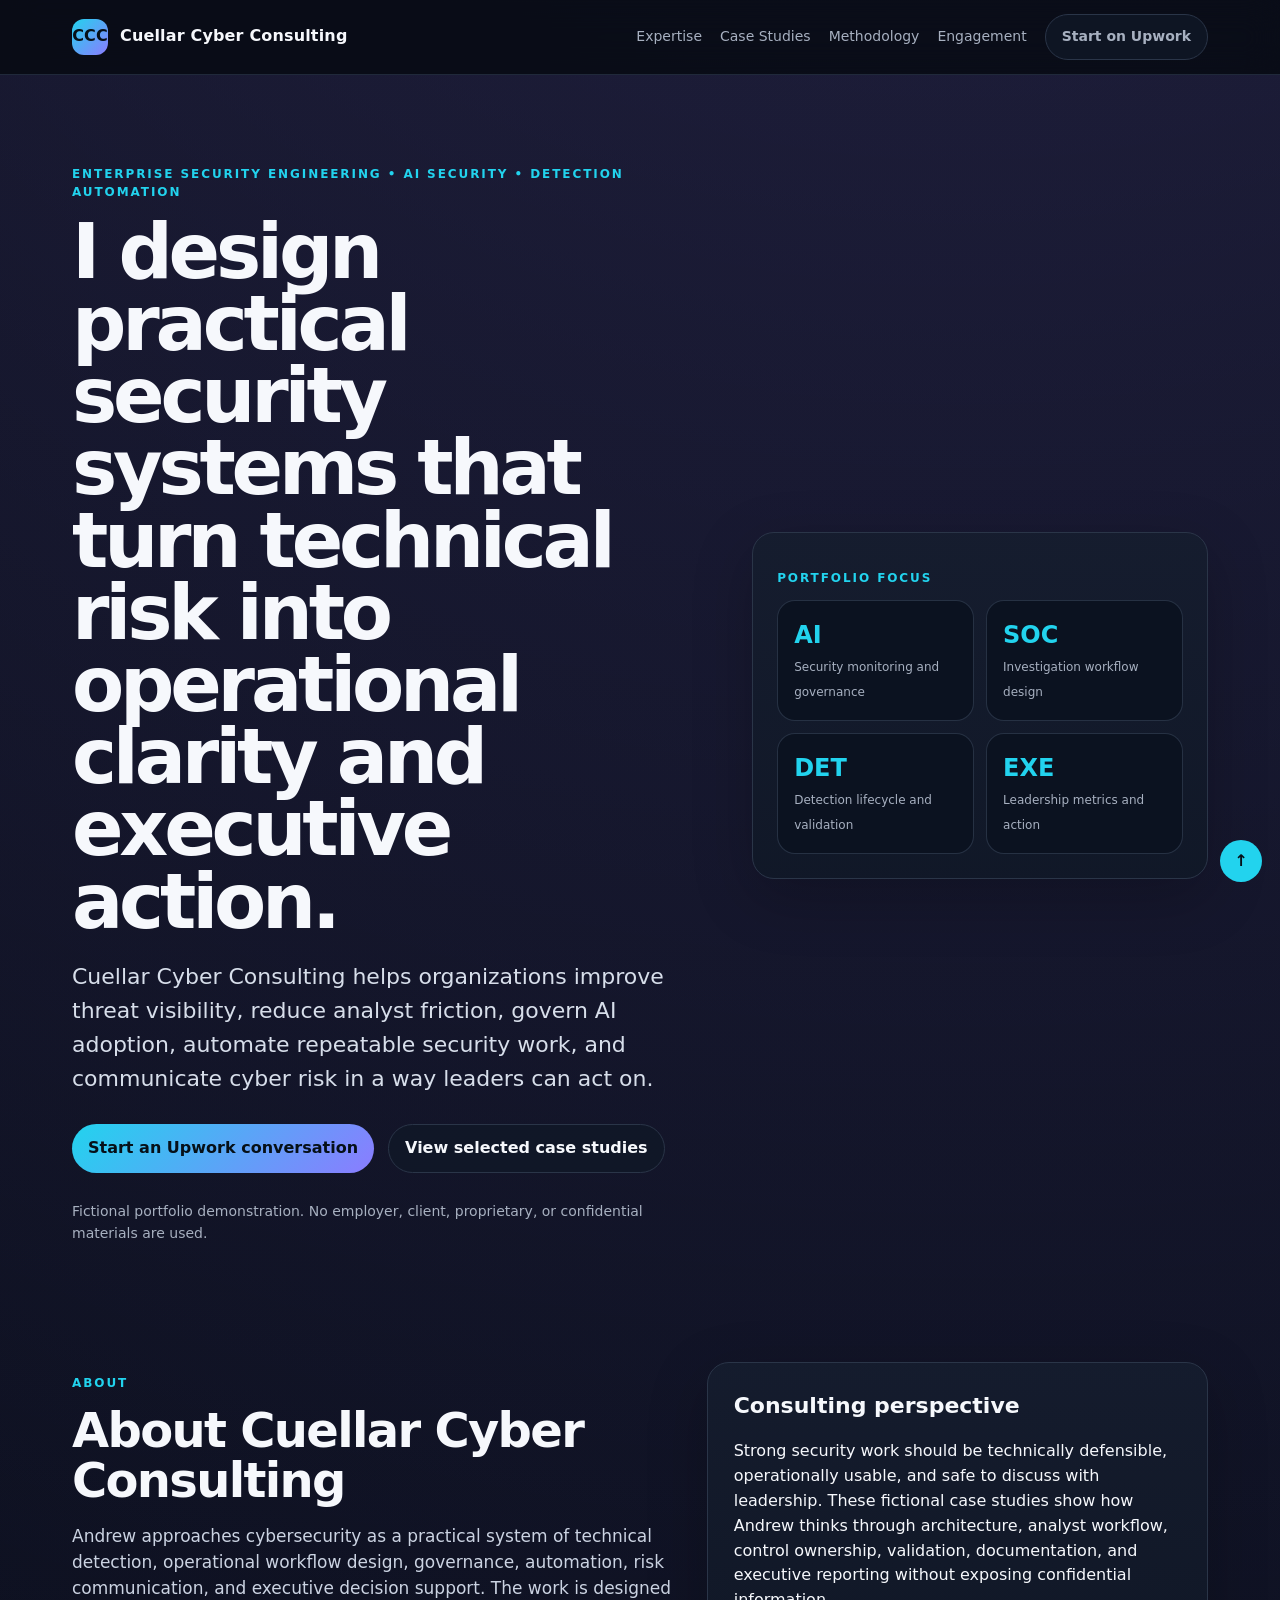
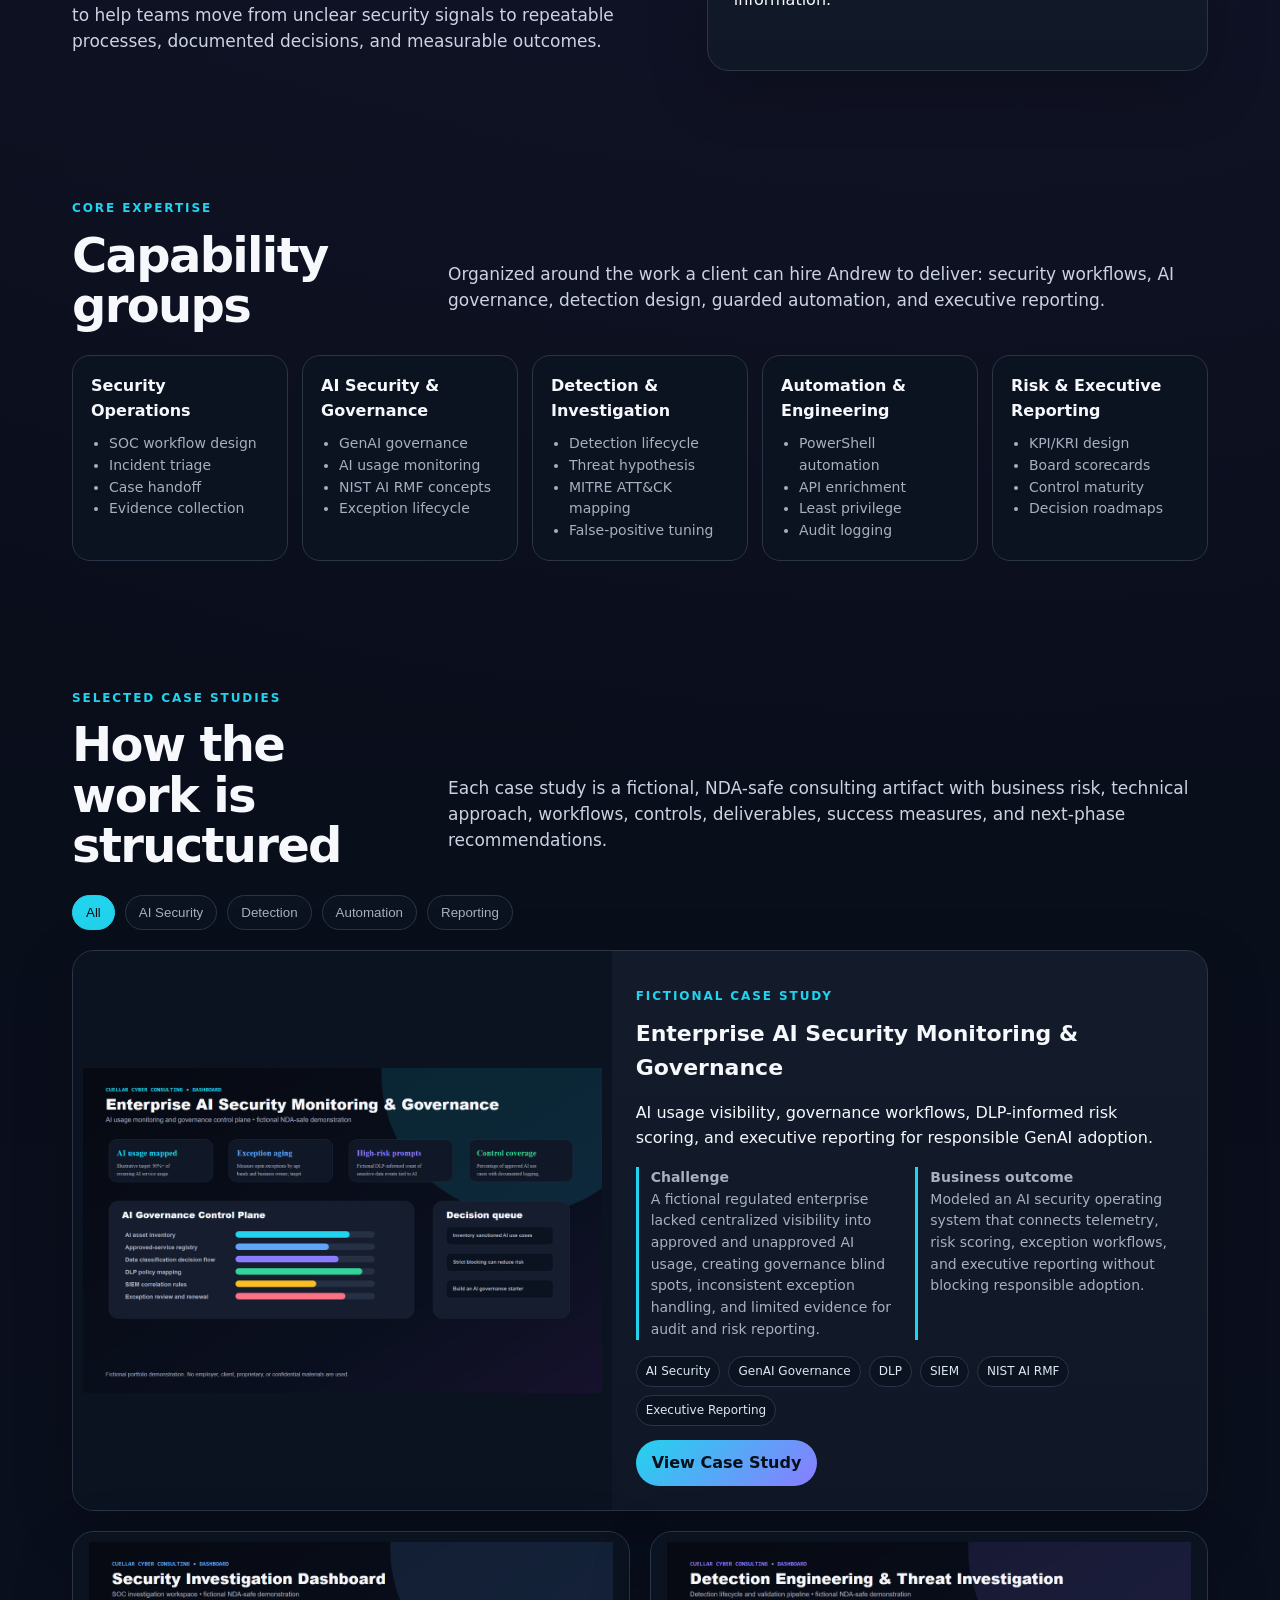
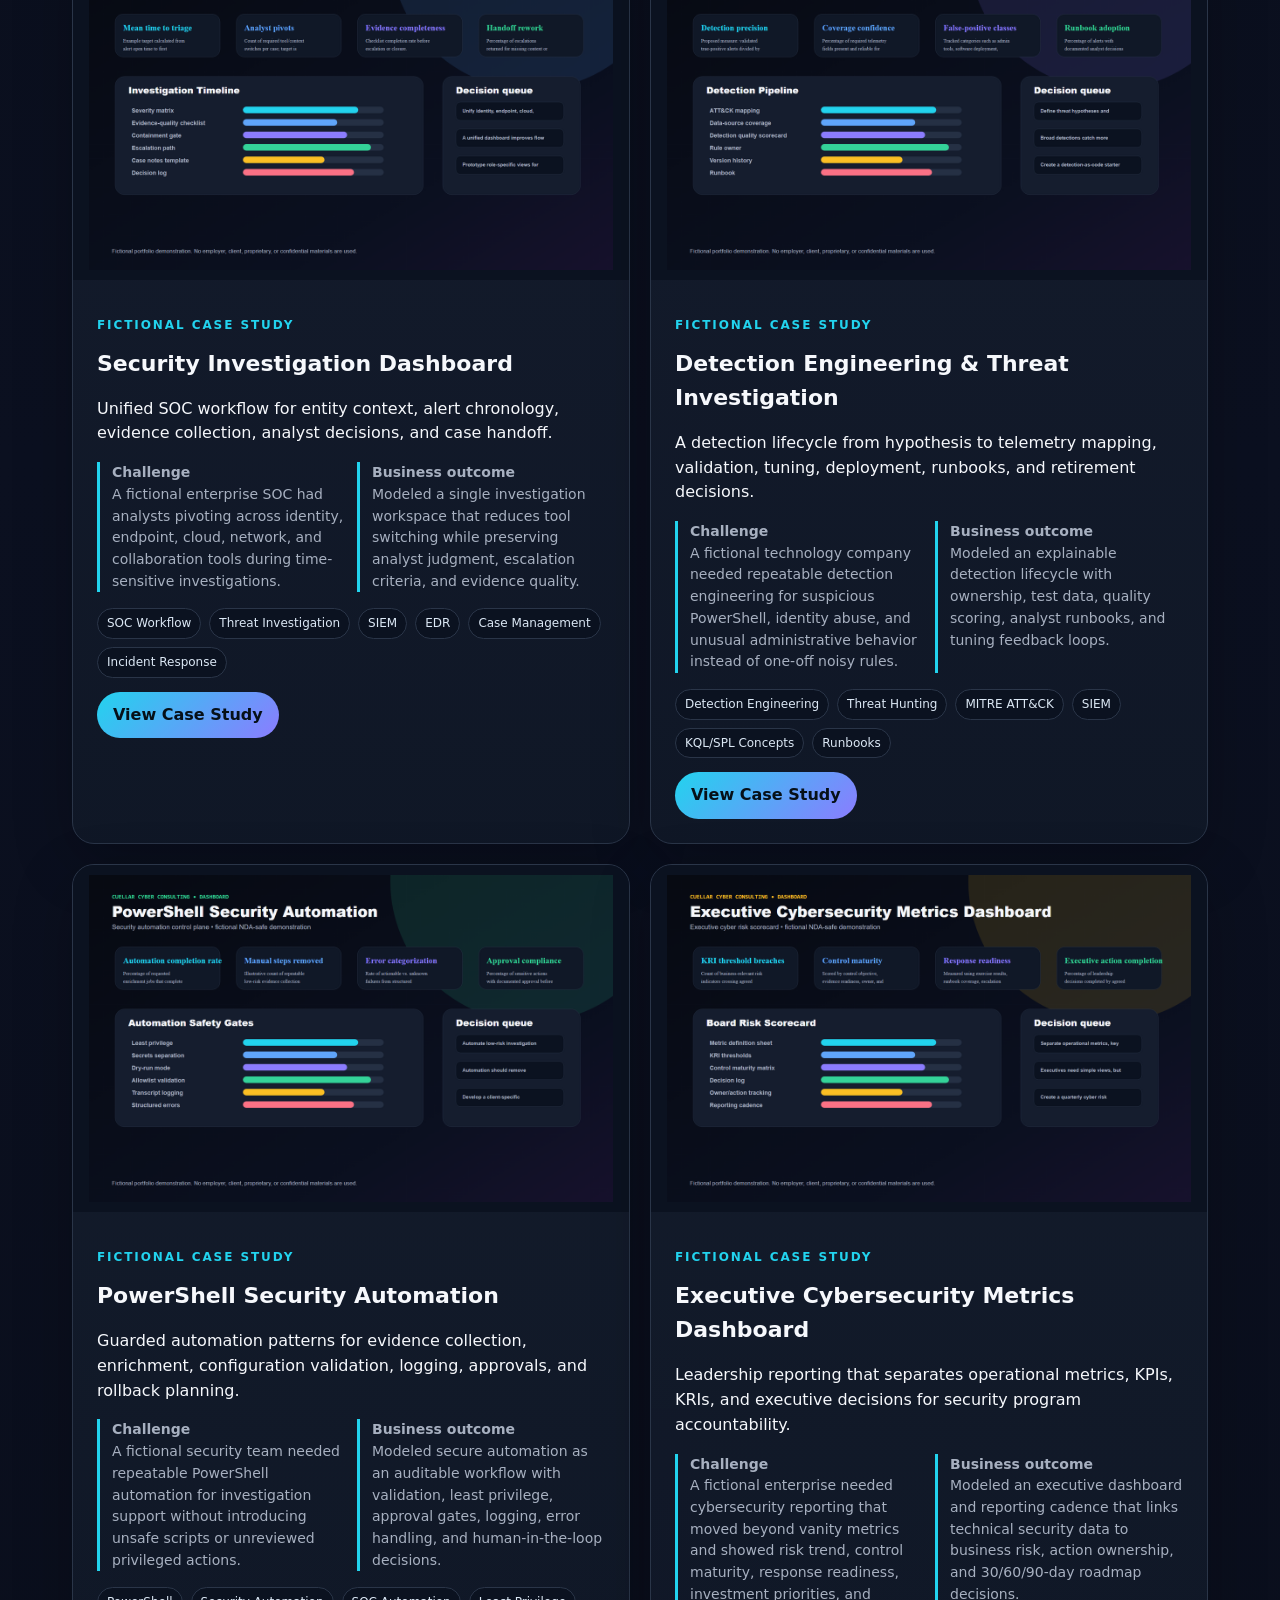
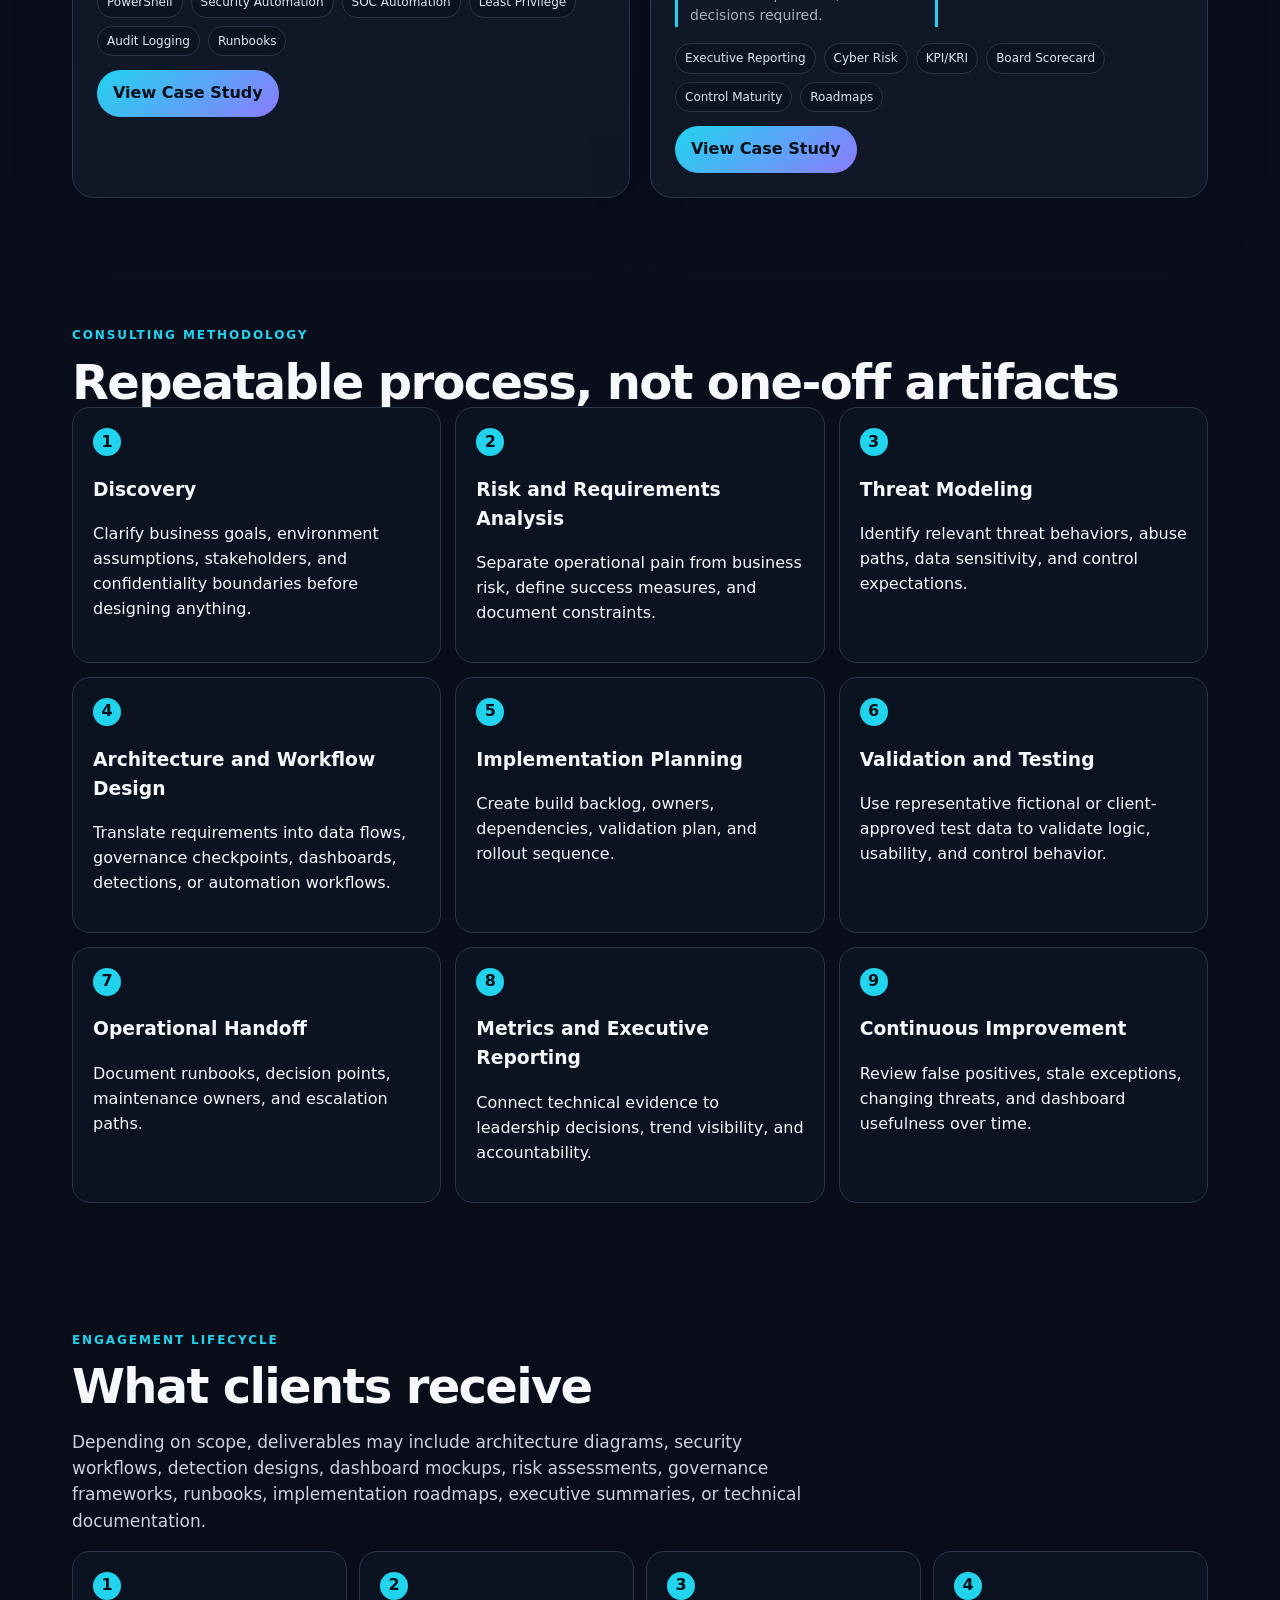
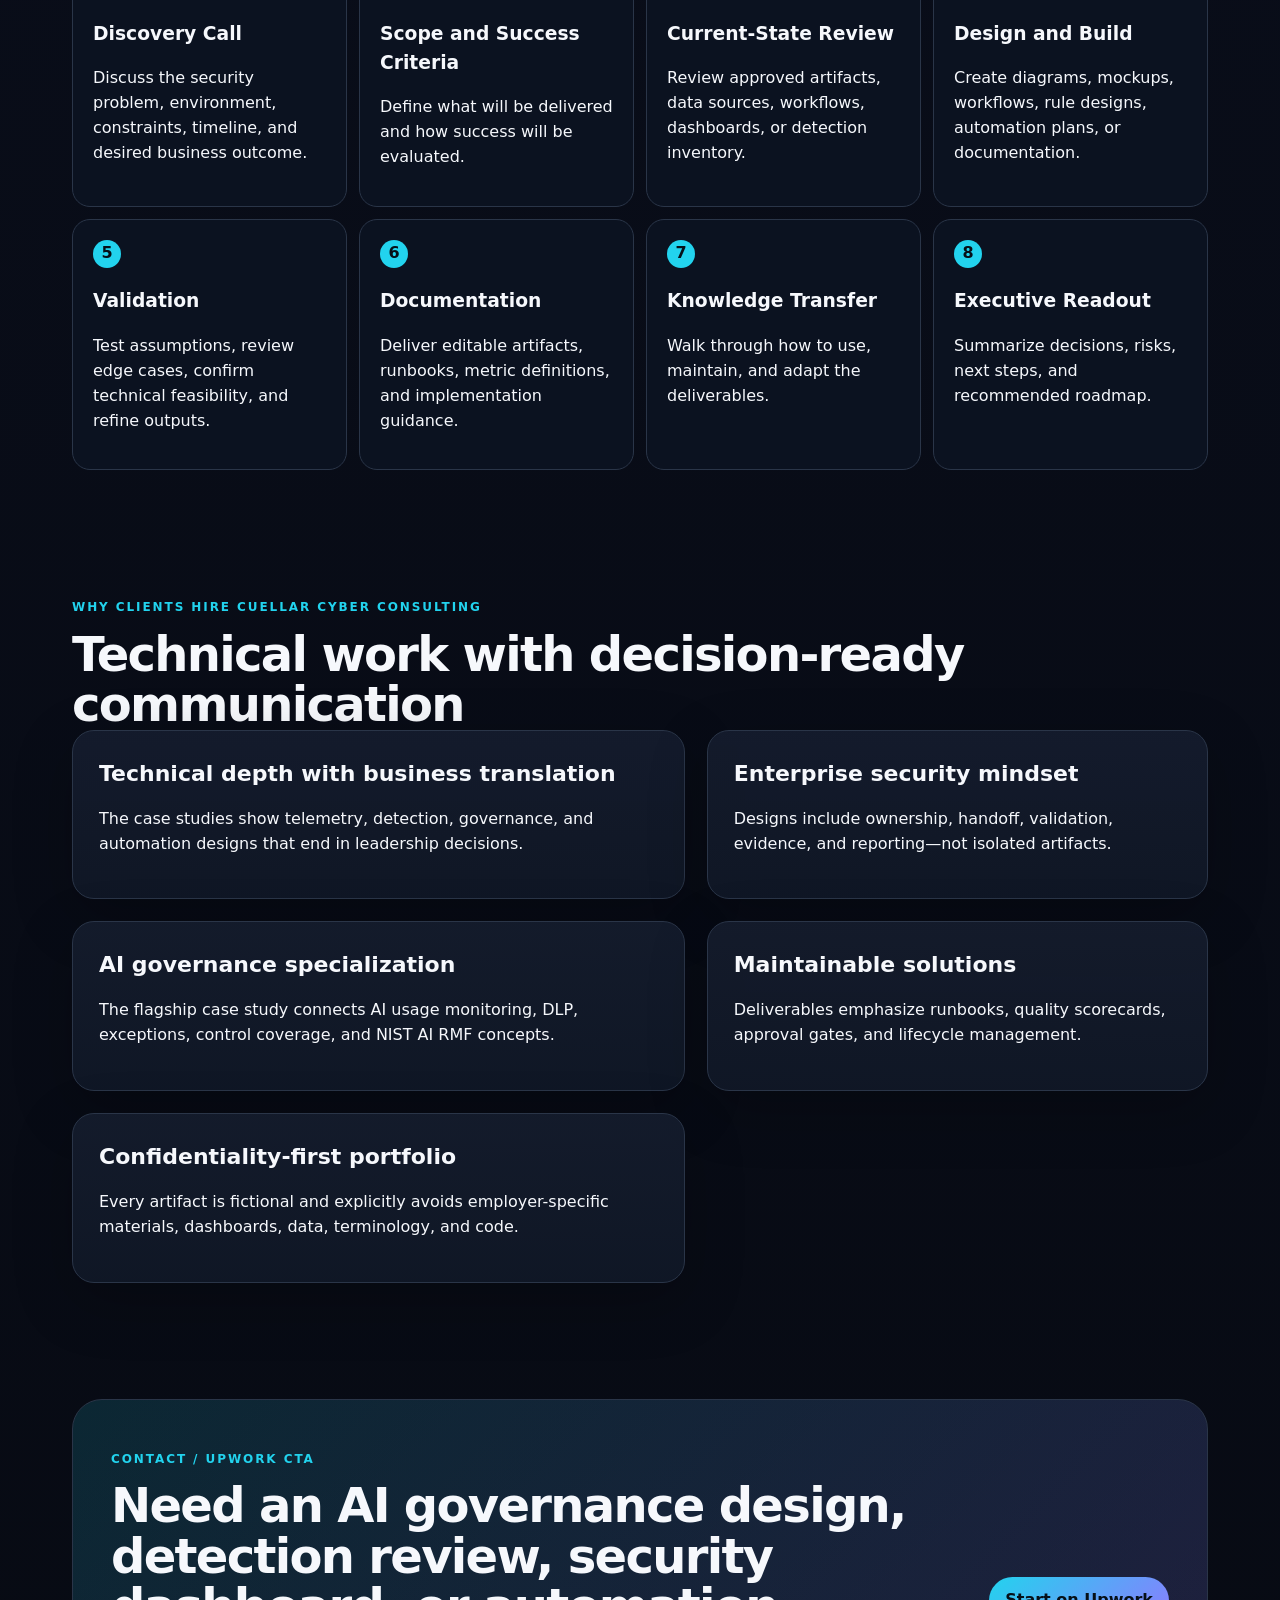
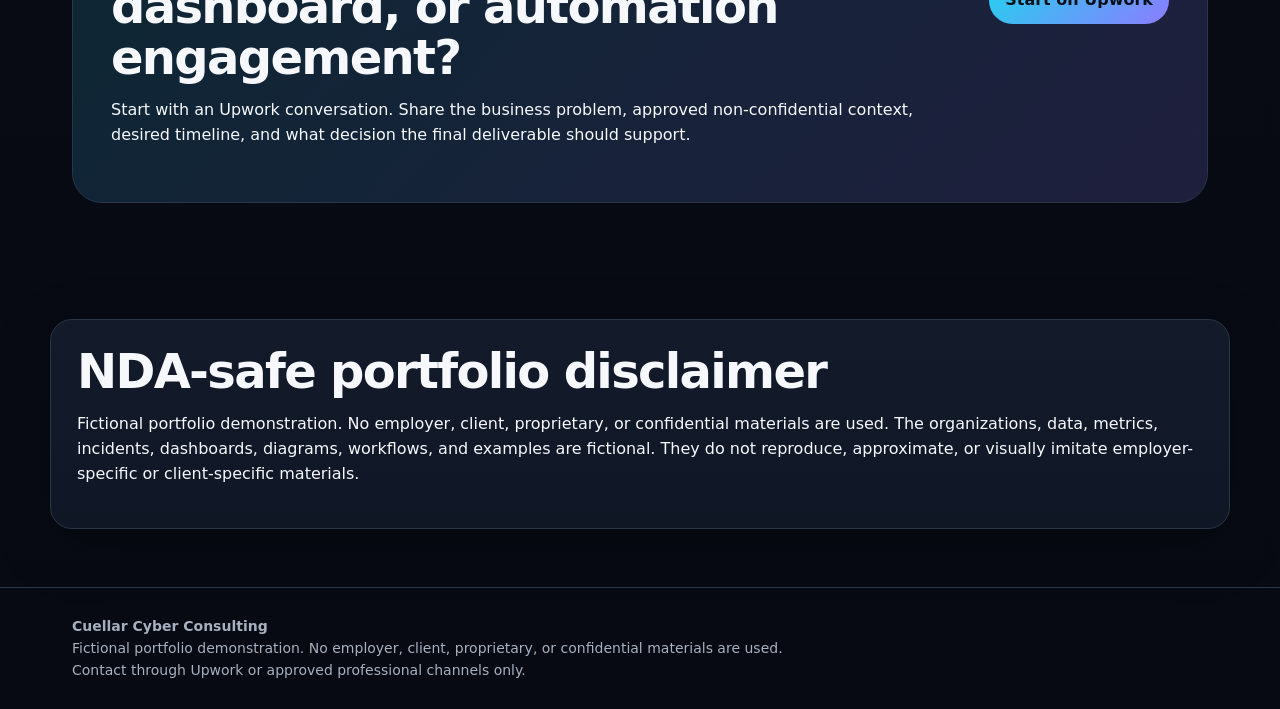
==== portfolio-print.html @ b4f56c68 "Initial website upload Initial release of the Cuellar Cyber Consulting portfolio website." ====
<!doctype html><html lang="en"><head><meta charset="utf-8"><meta name="viewport" content="width=device-width, initial-scale=1"><title>Cuellar Cyber Consulting | Cybersecurity Consulting Portfolio</title><meta name="description" content="Interactive fictional cybersecurity consulting portfolio for AI security governance, detection engineering, SOC workflow, automation, and executive reporting."><meta property="og:title" content="Cuellar Cyber Consulting | Cybersecurity Consulting Portfolio"><meta property="og:description" content="Interactive fictional cybersecurity consulting portfolio for AI security governance, detection engineering, SOC workflow, automation, and executive reporting."><meta property="og:type" content="website"><meta property="og:image" content="assets/thumbnails/01-ai-governance-thumbnail.png"><link rel="icon" href="assets/svg/favicon.svg" type="image/svg+xml"><link rel="stylesheet" href="assets/css/styles.css"></head><body><a class="skip" href="#main">Skip to content</a><header class="site-header"><nav class="nav" aria-label="Primary"><a class="brand" href="index.html"><span class="mark">CCC</span><span>Cuellar Cyber Consulting</span></a><div class="navlinks"><a href="index.html#expertise">Expertise</a><a href="index.html#case-studies">Case Studies</a><a href="index.html#methodology">Methodology</a><a href="index.html#engagement">Engagement</a><a class="btn" href="index.html#contact">Start on Upwork</a></div></nav></header>
<main id="main"><section class="hero"><div class="wrap hero-grid"><div><p class="eyebrow">Enterprise Security Engineering • AI Security • Detection Automation</p><h1>I design practical security systems that turn technical risk into operational clarity and executive action.</h1><p class="lead">Cuellar Cyber Consulting helps organizations improve threat visibility, reduce analyst friction, govern AI adoption, automate repeatable security work, and communicate cyber risk in a way leaders can act on.</p><div class="hero-actions"><a class="btn primary" href="#contact">Start an Upwork conversation</a><a class="btn" href="#case-studies">View selected case studies</a></div><p class="note">Fictional portfolio demonstration. No employer, client, proprietary, or confidential materials are used.</p></div><aside class="hero-card" aria-label="Portfolio focus"><p class="eyebrow">Portfolio focus</p><div class="kpi-grid"><div class="kpi"><b>AI</b><span>Security monitoring and governance</span></div><div class="kpi"><b>SOC</b><span>Investigation workflow design</span></div><div class="kpi"><b>DET</b><span>Detection lifecycle and validation</span></div><div class="kpi"><b>EXE</b><span>Leadership metrics and action</span></div></div></aside></div></section>
<section class="section" id="about"><div class="wrap about-grid"><div><p class="eyebrow">About</p><h2>About Cuellar Cyber Consulting</h2><p class="intro">Andrew approaches cybersecurity as a practical system of technical detection, operational workflow design, governance, automation, risk communication, and executive decision support. The work is designed to help teams move from unclear security signals to repeatable processes, documented decisions, and measurable outcomes.</p></div><div class="panel"><h3>Consulting perspective</h3><p>Strong security work should be technically defensible, operationally usable, and safe to discuss with leadership. These fictional case studies show how Andrew thinks through architecture, analyst workflow, control ownership, validation, documentation, and executive reporting without exposing confidential information.</p></div></div></section>
<section class="section" id="expertise"><div class="wrap"><div class="section-head"><div><p class="eyebrow">Core expertise</p><h2>Capability groups</h2></div><p class="intro">Organized around the work a client can hire Andrew to deliver: security workflows, AI governance, detection design, guarded automation, and executive reporting.</p></div><div class="cap-grid"><div class="cap"><h3>Security Operations</h3><ul><li>SOC workflow design</li><li>Incident triage</li><li>Case handoff</li><li>Evidence collection</li></ul></div><div class="cap"><h3>AI Security &amp; Governance</h3><ul><li>GenAI governance</li><li>AI usage monitoring</li><li>NIST AI RMF concepts</li><li>Exception lifecycle</li></ul></div><div class="cap"><h3>Detection &amp; Investigation</h3><ul><li>Detection lifecycle</li><li>Threat hypothesis</li><li>MITRE ATT&amp;CK mapping</li><li>False-positive tuning</li></ul></div><div class="cap"><h3>Automation &amp; Engineering</h3><ul><li>PowerShell automation</li><li>API enrichment</li><li>Least privilege</li><li>Audit logging</li></ul></div><div class="cap"><h3>Risk &amp; Executive Reporting</h3><ul><li>KPI/KRI design</li><li>Board scorecards</li><li>Control maturity</li><li>Decision roadmaps</li></ul></div></div></div></section>
<section class="section" id="case-studies"><div class="wrap"><div class="section-head"><div><p class="eyebrow">Selected case studies</p><h2>How the work is structured</h2></div><p class="intro">Each case study is a fictional, NDA-safe consulting artifact with business risk, technical approach, workflows, controls, deliverables, success measures, and next-phase recommendations.</p></div><div class="toolbar" aria-label="Filter case studies"><button class="filter active" data-filter="all">All</button><button class="filter" data-filter="ai">AI Security</button><button class="filter" data-filter="detection">Detection</button><button class="filter" data-filter="automation">Automation</button><button class="filter" data-filter="reporting">Reporting</button></div><div class="case-grid"><article class="card case-card" data-featured="true" data-tags="ai ai ops detection ai reporting"><img src="assets/thumbnails/01-ai-governance-thumbnail.png" alt="Fictional Enterprise AI Security Monitoring &amp; Governance dashboard thumbnail"><div class="case-body"><p class="eyebrow">Fictional Case Study</p><h3>Enterprise AI Security Monitoring &amp; Governance</h3><p>AI usage visibility, governance workflows, DLP-informed risk scoring, and executive reporting for responsible GenAI adoption.</p><div class="case-meta"><div class="mini"><strong>Challenge</strong><br>A fictional regulated enterprise lacked centralized visibility into approved and unapproved AI usage, creating governance blind spots, inconsistent exception handling, and limited evidence for audit and risk reporting.</div><div class="mini"><strong>Business outcome</strong><br>Modeled an AI security operating system that connects telemetry, risk scoring, exception workflows, and executive reporting without blocking responsible adoption.</div></div><div class="tags"><span class="tag">AI Security</span><span class="tag">GenAI Governance</span><span class="tag">DLP</span><span class="tag">SIEM</span><span class="tag">NIST AI RMF</span><span class="tag">Executive Reporting</span></div><a class="btn primary" href="case-studies/01-ai-governance.html">View Case Study</a></div></article><article class="card case-card" data-featured="false" data-tags="ops detection detection ops ops ops"><img src="assets/thumbnails/02-investigation-dashboard-thumbnail.png" alt="Fictional Security Investigation Dashboard dashboard thumbnail"><div class="case-body"><p class="eyebrow">Fictional Case Study</p><h3>Security Investigation Dashboard</h3><p>Unified SOC workflow for entity context, alert chronology, evidence collection, analyst decisions, and case handoff.</p><div class="case-meta"><div class="mini"><strong>Challenge</strong><br>A fictional enterprise SOC had analysts pivoting across identity, endpoint, cloud, network, and collaboration tools during time-sensitive investigations.</div><div class="mini"><strong>Business outcome</strong><br>Modeled a single investigation workspace that reduces tool switching while preserving analyst judgment, escalation criteria, and evidence quality.</div></div><div class="tags"><span class="tag">SOC Workflow</span><span class="tag">Threat Investigation</span><span class="tag">SIEM</span><span class="tag">EDR</span><span class="tag">Case Management</span><span class="tag">Incident Response</span></div><a class="btn primary" href="case-studies/02-investigation-dashboard.html">View Case Study</a></div></article><article class="card case-card" data-featured="false" data-tags="detection detection ops detection ops ops"><img src="assets/thumbnails/03-detection-engineering-thumbnail.png" alt="Fictional Detection Engineering &amp; Threat Investigation dashboard thumbnail"><div class="case-body"><p class="eyebrow">Fictional Case Study</p><h3>Detection Engineering &amp; Threat Investigation</h3><p>A detection lifecycle from hypothesis to telemetry mapping, validation, tuning, deployment, runbooks, and retirement decisions.</p><div class="case-meta"><div class="mini"><strong>Challenge</strong><br>A fictional technology company needed repeatable detection engineering for suspicious PowerShell, identity abuse, and unusual administrative behavior instead of one-off noisy rules.</div><div class="mini"><strong>Business outcome</strong><br>Modeled an explainable detection lifecycle with ownership, test data, quality scoring, analyst runbooks, and tuning feedback loops.</div></div><div class="tags"><span class="tag">Detection Engineering</span><span class="tag">Threat Hunting</span><span class="tag">MITRE ATT&amp;CK</span><span class="tag">SIEM</span><span class="tag">KQL/SPL Concepts</span><span class="tag">Runbooks</span></div><a class="btn primary" href="case-studies/03-detection-engineering.html">View Case Study</a></div></article><article class="card case-card" data-featured="false" data-tags="automation automation automation ops ops ops"><img src="assets/thumbnails/04-powershell-automation-thumbnail.png" alt="Fictional PowerShell Security Automation dashboard thumbnail"><div class="case-body"><p class="eyebrow">Fictional Case Study</p><h3>PowerShell Security Automation</h3><p>Guarded automation patterns for evidence collection, enrichment, configuration validation, logging, approvals, and rollback planning.</p><div class="case-meta"><div class="mini"><strong>Challenge</strong><br>A fictional security team needed repeatable PowerShell automation for investigation support without introducing unsafe scripts or unreviewed privileged actions.</div><div class="mini"><strong>Business outcome</strong><br>Modeled secure automation as an auditable workflow with validation, least privilege, approval gates, logging, error handling, and human-in-the-loop decisions.</div></div><div class="tags"><span class="tag">PowerShell</span><span class="tag">Security Automation</span><span class="tag">SOC Automation</span><span class="tag">Least Privilege</span><span class="tag">Audit Logging</span><span class="tag">Runbooks</span></div><a class="btn primary" href="case-studies/04-powershell-automation.html">View Case Study</a></div></article><article class="card case-card" data-featured="false" data-tags="reporting reporting reporting ops ops ops"><img src="assets/thumbnails/05-executive-metrics-thumbnail.png" alt="Fictional Executive Cybersecurity Metrics Dashboard dashboard thumbnail"><div class="case-body"><p class="eyebrow">Fictional Case Study</p><h3>Executive Cybersecurity Metrics Dashboard</h3><p>Leadership reporting that separates operational metrics, KPIs, KRIs, and executive decisions for security program accountability.</p><div class="case-meta"><div class="mini"><strong>Challenge</strong><br>A fictional enterprise needed cybersecurity reporting that moved beyond vanity metrics and showed risk trend, control maturity, response readiness, investment priorities, and decisions required.</div><div class="mini"><strong>Business outcome</strong><br>Modeled an executive dashboard and reporting cadence that links technical security data to business risk, action ownership, and 30/60/90-day roadmap decisions.</div></div><div class="tags"><span class="tag">Executive Reporting</span><span class="tag">Cyber Risk</span><span class="tag">KPI/KRI</span><span class="tag">Board Scorecard</span><span class="tag">Control Maturity</span><span class="tag">Roadmaps</span></div><a class="btn primary" href="case-studies/05-executive-metrics.html">View Case Study</a></div></article></div></div></section>
<section class="section" id="methodology"><div class="wrap"><p class="eyebrow">Consulting methodology</p><h2>Repeatable process, not one-off artifacts</h2><div class="method"><div class="step"><h3>Discovery</h3><p>Clarify business goals, environment assumptions, stakeholders, and confidentiality boundaries before designing anything.</p></div><div class="step"><h3>Risk and Requirements Analysis</h3><p>Separate operational pain from business risk, define success measures, and document constraints.</p></div><div class="step"><h3>Threat Modeling</h3><p>Identify relevant threat behaviors, abuse paths, data sensitivity, and control expectations.</p></div><div class="step"><h3>Architecture and Workflow Design</h3><p>Translate requirements into data flows, governance checkpoints, dashboards, detections, or automation workflows.</p></div><div class="step"><h3>Implementation Planning</h3><p>Create build backlog, owners, dependencies, validation plan, and rollout sequence.</p></div><div class="step"><h3>Validation and Testing</h3><p>Use representative fictional or client-approved test data to validate logic, usability, and control behavior.</p></div><div class="step"><h3>Operational Handoff</h3><p>Document runbooks, decision points, maintenance owners, and escalation paths.</p></div><div class="step"><h3>Metrics and Executive Reporting</h3><p>Connect technical evidence to leadership decisions, trend visibility, and accountability.</p></div><div class="step"><h3>Continuous Improvement</h3><p>Review false positives, stale exceptions, changing threats, and dashboard usefulness over time.</p></div></div></div></section>
<section class="section" id="engagement"><div class="wrap"><p class="eyebrow">Engagement lifecycle</p><h2>What clients receive</h2><p class="intro">Depending on scope, deliverables may include architecture diagrams, security workflows, detection designs, dashboard mockups, risk assessments, governance frameworks, runbooks, implementation roadmaps, executive summaries, or technical documentation.</p><div class="timeline"><div class="step"><h3>Discovery Call</h3><p>Discuss the security problem, environment, constraints, timeline, and desired business outcome.</p></div><div class="step"><h3>Scope and Success Criteria</h3><p>Define what will be delivered and how success will be evaluated.</p></div><div class="step"><h3>Current-State Review</h3><p>Review approved artifacts, data sources, workflows, dashboards, or detection inventory.</p></div><div class="step"><h3>Design and Build</h3><p>Create diagrams, mockups, workflows, rule designs, automation plans, or documentation.</p></div><div class="step"><h3>Validation</h3><p>Test assumptions, review edge cases, confirm technical feasibility, and refine outputs.</p></div><div class="step"><h3>Documentation</h3><p>Deliver editable artifacts, runbooks, metric definitions, and implementation guidance.</p></div><div class="step"><h3>Knowledge Transfer</h3><p>Walk through how to use, maintain, and adapt the deliverables.</p></div><div class="step"><h3>Executive Readout</h3><p>Summarize decisions, risks, next steps, and recommended roadmap.</p></div></div></div></section>
<section class="section" id="why"><div class="wrap"><p class="eyebrow">Why clients hire Cuellar Cyber Consulting</p><h2>Technical work with decision-ready communication</h2><div class="why-grid"><div class="panel"><h3>Technical depth with business translation</h3><p>The case studies show telemetry, detection, governance, and automation designs that end in leadership decisions.</p></div><div class="panel"><h3>Enterprise security mindset</h3><p>Designs include ownership, handoff, validation, evidence, and reporting—not isolated artifacts.</p></div><div class="panel"><h3>AI governance specialization</h3><p>The flagship case study connects AI usage monitoring, DLP, exceptions, control coverage, and NIST AI RMF concepts.</p></div><div class="panel"><h3>Maintainable solutions</h3><p>Deliverables emphasize runbooks, quality scorecards, approval gates, and lifecycle management.</p></div><div class="panel"><h3>Confidentiality-first portfolio</h3><p>Every artifact is fictional and explicitly avoids employer-specific materials, dashboards, data, terminology, and code.</p></div></div></div></section>
<section class="section" id="contact"><div class="wrap"><div class="cta"><div><p class="eyebrow">Contact / Upwork CTA</p><h2>Need an AI governance design, detection review, security dashboard, or automation engagement?</h2><p>Start with an Upwork conversation. Share the business problem, approved non-confidential context, desired timeline, and what decision the final deliverable should support.</p></div><a class="btn primary" href="https://www.upwork.com/freelancers/~01b138cfa74cf998a4?mp_source=share" target="_blank" rel="noopener" aria-label="Open Upwork to start a conversation">Start on Upwork</a></div></div></section>
<section class="section"><div class="wrap panel"><h2>NDA-safe portfolio disclaimer</h2><p>Fictional portfolio demonstration. No employer, client, proprietary, or confidential materials are used. The organizations, data, metrics, incidents, dashboards, diagrams, workflows, and examples are fictional. They do not reproduce, approximate, or visually imitate employer-specific or client-specific materials.</p></div></section></main><a class="backtop" href="#main" aria-label="Back to top">↑</a><footer class="footer"><div class="wrap"><strong>Cuellar Cyber Consulting</strong><br>Fictional portfolio demonstration. No employer, client, proprietary, or confidential materials are used.<br>Contact through Upwork or approved professional channels only.</div></footer></body></html>
---- assets/css/styles.css ----
:root{--bg:#070A12;--bg2:#0B1020;--panel:#101827;--panel2:#151D2E;--line:#2A3548;--text:#F6F8FC;--muted:#A7B0C0;--cyan:#22D3EE;--blue:#60A5FA;--violet:#8B7CFF;--green:#34D399;--amber:#FBBF24;--rose:#FB7185;--orange:#FB923C;--max:1180px;--radius:22px}*{box-sizing:border-box}html{scroll-behavior:smooth}body{margin:0;background:radial-gradient(circle at 75% -10%,rgba(139,124,255,.22),transparent 34%),linear-gradient(180deg,#070A12,#0B1020 42%,#070A12);color:var(--text);font-family:Inter,ui-sans-serif,system-ui,-apple-system,Segoe UI,Arial,sans-serif;line-height:1.55}a{color:inherit}img{max-width:100%;display:block}.skip{position:absolute;left:-999px;top:8px;background:var(--cyan);color:#001018;padding:10px 14px;border-radius:10px;z-index:50}.skip:focus{left:8px}.site-header{position:sticky;top:0;z-index:20;background:rgba(7,10,18,.82);backdrop-filter:blur(16px);border-bottom:1px solid rgba(42,53,72,.72)}.nav{max-width:var(--max);margin:0 auto;padding:14px 22px;display:flex;align-items:center;gap:18px;justify-content:space-between}.brand{display:flex;align-items:center;gap:12px;font-weight:800;letter-spacing:.01em;text-decoration:none}.mark{width:36px;height:36px;border-radius:12px;background:linear-gradient(135deg,var(--cyan),var(--violet));display:grid;place-items:center;color:#061018;font-weight:900}.navlinks{display:flex;gap:18px;align-items:center;font-size:14px;color:var(--muted)}.navlinks a{text-decoration:none}.navlinks a:hover,.navlinks a:focus{color:var(--text)}.btn{display:inline-flex;align-items:center;gap:8px;border:1px solid var(--line);border-radius:999px;padding:11px 16px;text-decoration:none;background:rgba(16,24,39,.78);font-weight:750}.btn.primary{background:linear-gradient(135deg,var(--cyan),var(--violet));color:#061018;border:0}.btn:hover{transform:translateY(-1px)}:focus-visible{outline:3px solid var(--cyan);outline-offset:3px}.wrap{max-width:var(--max);margin:0 auto;padding:0 22px}.hero{padding:78px 0 46px}.eyebrow{color:var(--cyan);font-size:12px;font-weight:850;letter-spacing:.16em;text-transform:uppercase}.hero-grid{display:grid;grid-template-columns:minmax(0,1.05fr) minmax(340px,.75fr);gap:42px;align-items:center}.hero h1{font-size:clamp(42px,7vw,76px);line-height:.95;margin:14px 0 22px;letter-spacing:-.055em}.lead{font-size:clamp(18px,2.2vw,22px);color:#D7DEEA;max-width:780px}.hero-actions{display:flex;flex-wrap:wrap;gap:14px;margin:28px 0}.note{color:var(--muted);font-size:14px}.hero-card,.card,.panel{background:linear-gradient(180deg,rgba(21,29,46,.88),rgba(16,24,39,.9));border:1px solid var(--line);border-radius:var(--radius);box-shadow:0 18px 60px rgba(0,0,0,.22)}.hero-card{padding:24px}.kpi-grid{display:grid;grid-template-columns:1fr 1fr;gap:12px}.kpi{padding:16px;border:1px solid rgba(42,53,72,.9);border-radius:18px;background:#0B1220}.kpi b{display:block;color:var(--cyan);font-size:24px}.kpi span{color:var(--muted);font-size:12px}.section{padding:58px 0}.section-head{display:flex;align-items:end;justify-content:space-between;gap:28px;margin-bottom:24px}.section h2{font-size:clamp(30px,4vw,48px);letter-spacing:-.035em;line-height:1.05;margin:0}.section .intro{max-width:760px;color:#CBD3E2;font-size:17px}.about-grid,.why-grid{display:grid;grid-template-columns:1.1fr .9fr;gap:22px}.panel{padding:26px}.panel h3,.card h3{margin:0 0 10px;font-size:22px}.cap-grid{display:grid;grid-template-columns:repeat(5,1fr);gap:14px}.cap{padding:18px;border-radius:18px;background:#0B1220;border:1px solid var(--line)}.cap h3{font-size:16px;margin:0 0 10px;color:var(--text)}.cap ul{margin:0;padding-left:18px;color:var(--muted);font-size:14px}.toolbar{display:flex;flex-wrap:wrap;gap:10px;margin-bottom:20px}.filter{border:1px solid var(--line);background:#0B1220;color:var(--muted);padding:9px 13px;border-radius:999px;cursor:pointer}.filter.active,.filter:hover{color:#061018;background:var(--cyan);border-color:var(--cyan)}.case-grid{display:grid;grid-template-columns:repeat(2,minmax(0,1fr));gap:20px}.case-card{overflow:hidden}.case-card[data-featured="true"]{grid-column:1/-1;display:grid;grid-template-columns:.95fr 1.05fr}.case-card img{width:100%;height:auto;aspect-ratio:16/10;object-fit:contain;background:#0B1220;padding:10px}.case-card[data-featured="true"] img{height:100%;min-height:260px;aspect-ratio:auto}.case-body{padding:24px}.tags{display:flex;flex-wrap:wrap;gap:8px;margin:14px 0}.tag{font-size:12px;color:#DCE8F5;border:1px solid var(--line);background:#0B1220;border-radius:999px;padding:5px 9px}.case-meta{display:grid;grid-template-columns:1fr 1fr;gap:12px;margin:16px 0}.mini{border-left:3px solid var(--cyan);padding-left:12px;color:var(--muted);font-size:14px}.method{display:grid;grid-template-columns:repeat(3,1fr);gap:14px;counter-reset:step}.step{position:relative;padding:20px;background:#0B1220;border:1px solid var(--line);border-radius:18px}.step:before{counter-increment:step;content:counter(step);width:28px;height:28px;border-radius:50%;display:grid;place-items:center;background:var(--cyan);color:#061018;font-weight:900;margin-bottom:12px}.timeline{display:grid;grid-template-columns:repeat(4,1fr);gap:12px;counter-reset:step}.timeline .step{min-height:150px}.cta{padding:38px;border-radius:30px;background:linear-gradient(135deg,rgba(34,211,238,.14),rgba(139,124,255,.18));border:1px solid var(--line);display:grid;grid-template-columns:1fr auto;gap:24px;align-items:center}.footer{border-top:1px solid var(--line);padding:28px 0;color:var(--muted);font-size:14px}.case-hero{padding:56px 0 30px}.breadcrumbs{font-size:14px;color:var(--muted);margin-bottom:20px}.case-layout{display:grid;grid-template-columns:minmax(0,1fr) 292px;gap:26px;align-items:start}.toc{position:sticky;top:82px;padding:18px;background:#0B1220;border:1px solid var(--line);border-radius:18px}.toc a{display:block;color:var(--muted);text-decoration:none;margin:9px 0;font-size:14px}.toc a:hover{color:var(--text)}.case-section{padding:24px;margin-bottom:18px;background:rgba(16,24,39,.72);border:1px solid var(--line);border-radius:22px}.case-section h2{font-size:28px;margin:0 0 12px}.two-col{display:grid;grid-template-columns:1fr 1fr;gap:16px}.list{margin:0;padding-left:20px;color:#D4DBE8}.visual{border-radius:18px;border:1px solid var(--line);overflow:hidden;background:#0B1220}.metric-table{width:100%;border-collapse:collapse}.metric-table th,.metric-table td{border-bottom:1px solid var(--line);padding:12px;text-align:left;vertical-align:top}.metric-table th{color:var(--cyan)}details{border:1px solid var(--line);border-radius:16px;padding:14px 16px;background:#0B1220}summary{cursor:pointer;font-weight:800}.backtop{position:fixed;right:18px;bottom:18px;width:42px;height:42px;border-radius:50%;display:grid;place-items:center;background:var(--cyan);color:#061018;text-decoration:none;font-weight:900}@media(max-width:980px){.hero-grid,.about-grid,.why-grid,.case-layout,.cta{grid-template-columns:1fr}.section-head{display:block}.section-head .intro{margin-top:12px}.cap-grid{grid-template-columns:repeat(2,1fr)}.method{grid-template-columns:repeat(2,1fr)}.timeline{grid-template-columns:repeat(2,1fr)}.toc{position:relative;top:auto}.case-card[data-featured="true"],.case-grid{display:grid;grid-template-columns:1fr}.navlinks{display:none}}@media(max-width:620px){.cap-grid,.method,.timeline,.two-col,.case-meta{grid-template-columns:1fr}.hero{padding-top:46px}.section{padding:38px 0}.panel,.case-section{padding:18px}.hero h1{font-size:42px}.backtop{display:none}}@media(prefers-reduced-motion:reduce){*,html{scroll-behavior:auto!important;transition:none!important;animation:none!important}}@media print{.site-header,.toolbar,.toc,.backtop,.btn{display:none!important}body{background:#fff;color:#111}.case-layout,.hero-grid,.about-grid,.why-grid,.case-grid,.case-card[data-featured="true"]{display:block}.card,.panel,.case-section{break-inside:avoid;border:1px solid #bbb;background:#fff;color:#111}.tag,.note,.intro,.lead,.mini{color:#333}.section{padding:20px 0}}
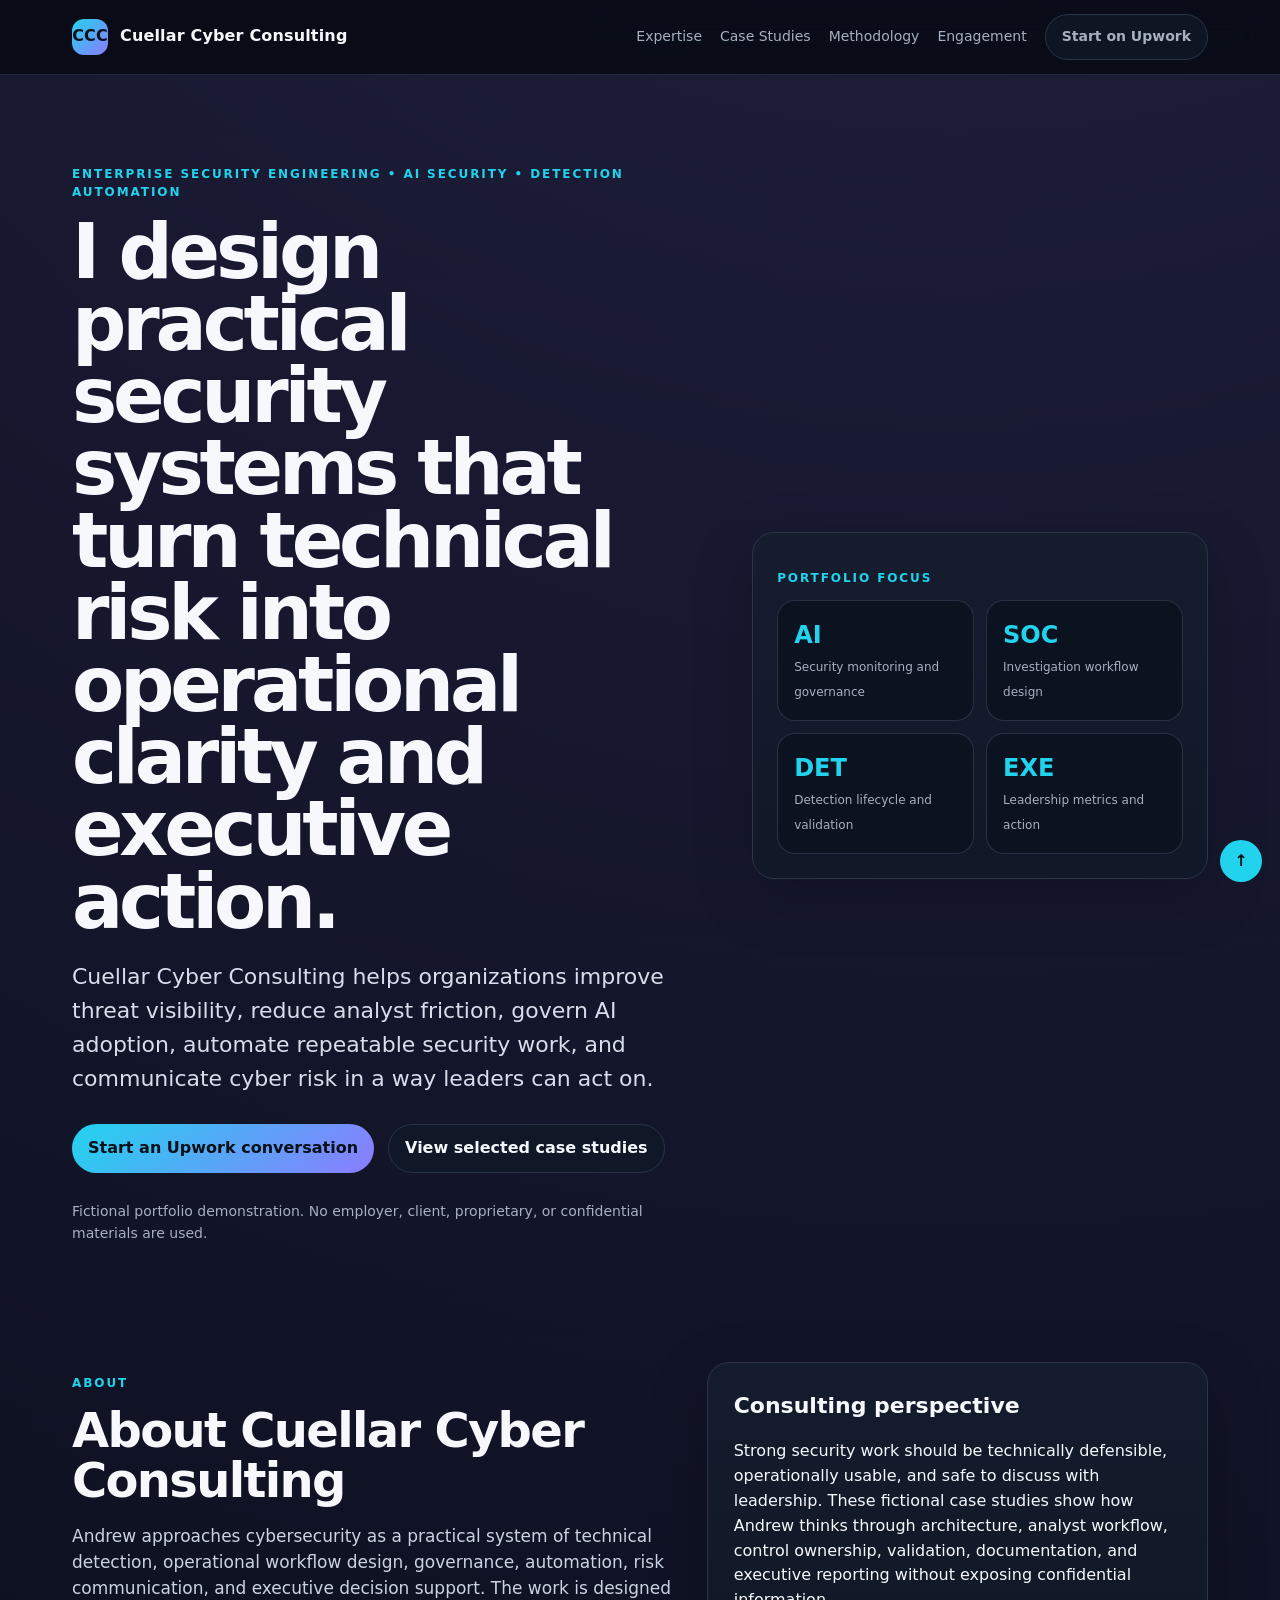
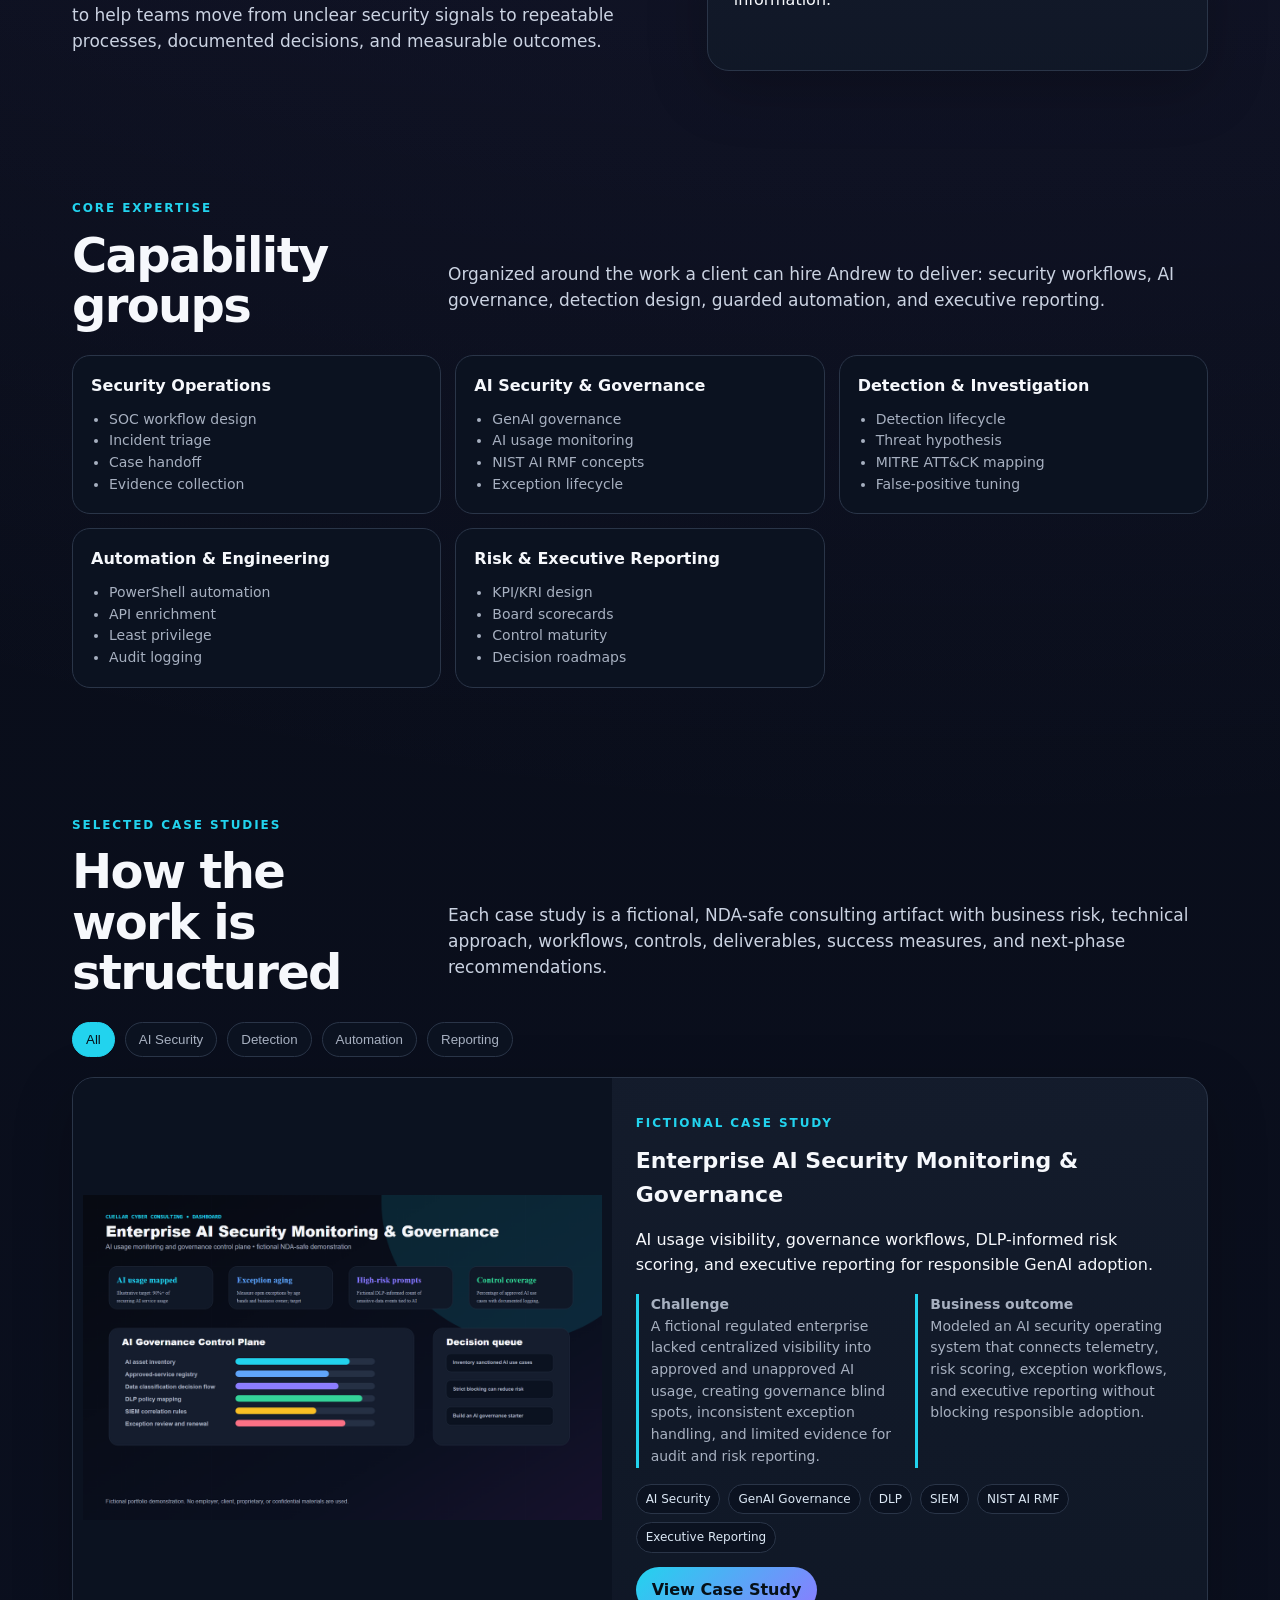
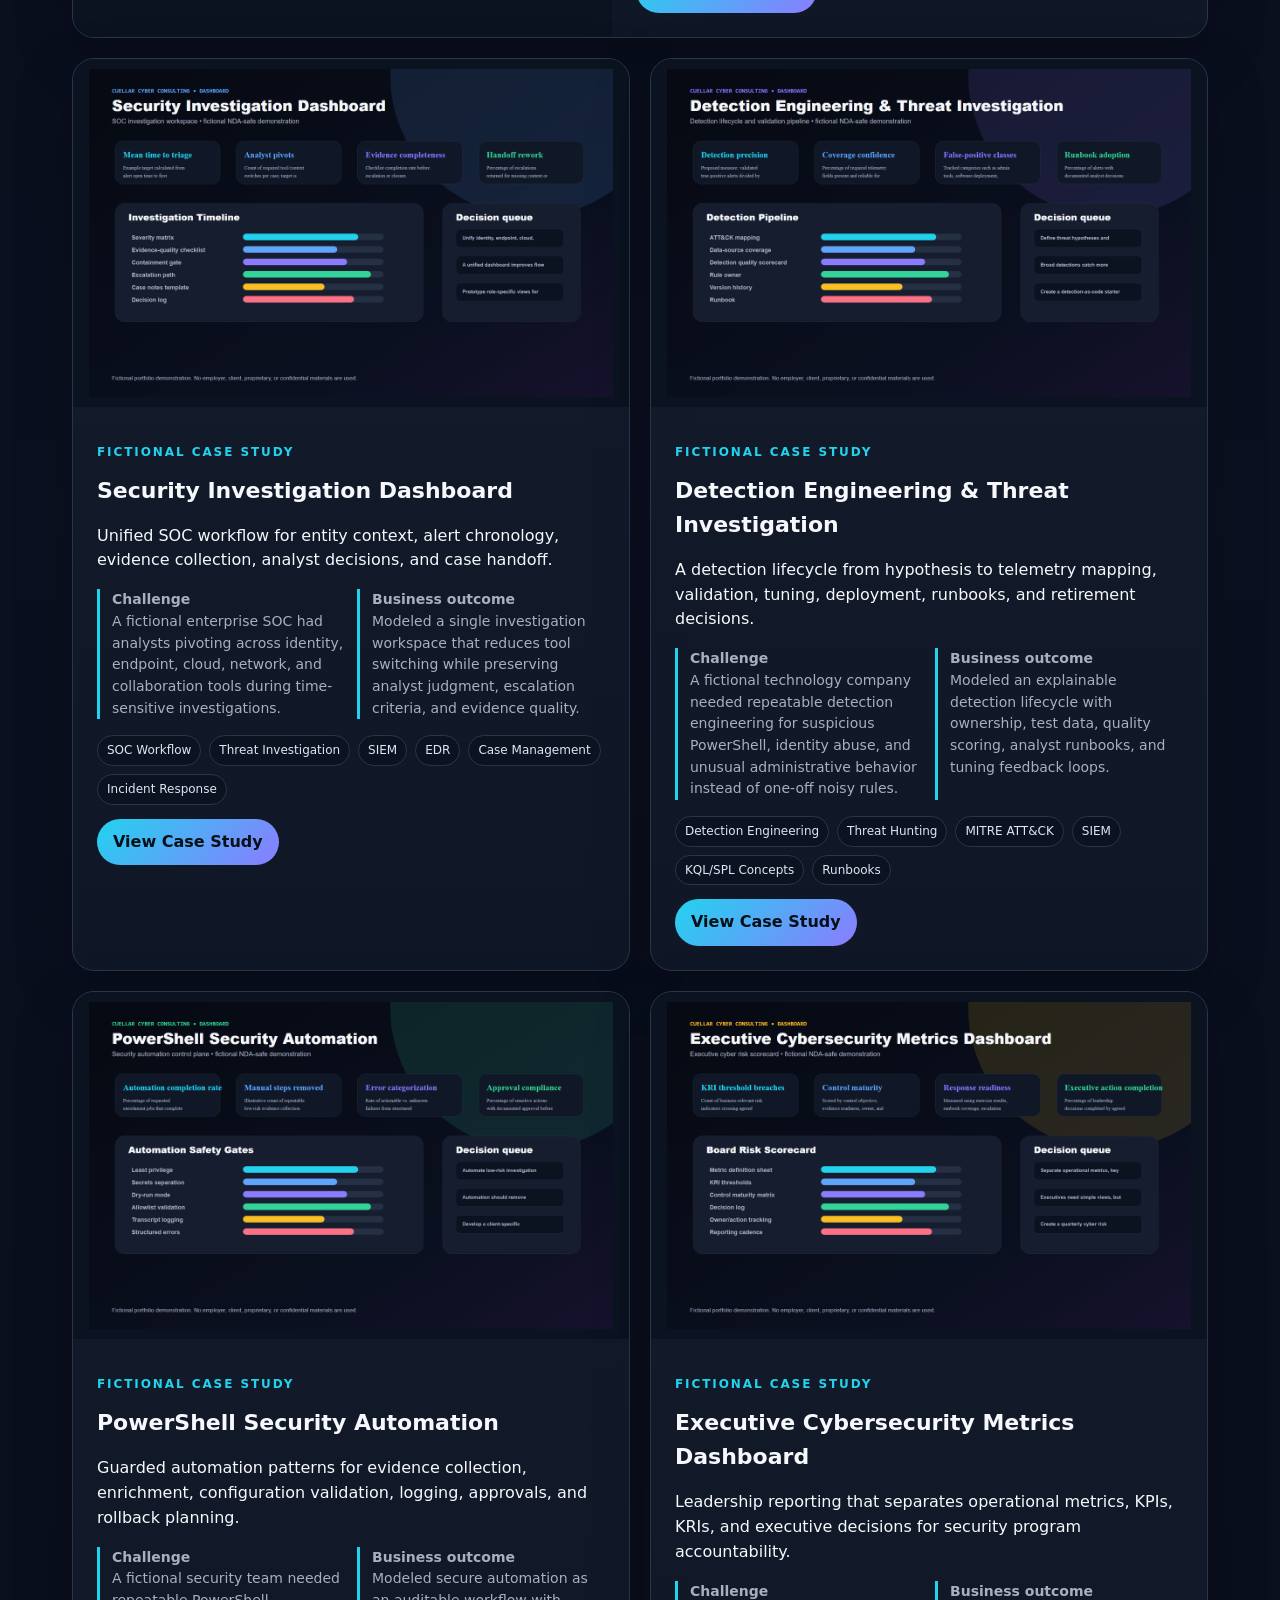
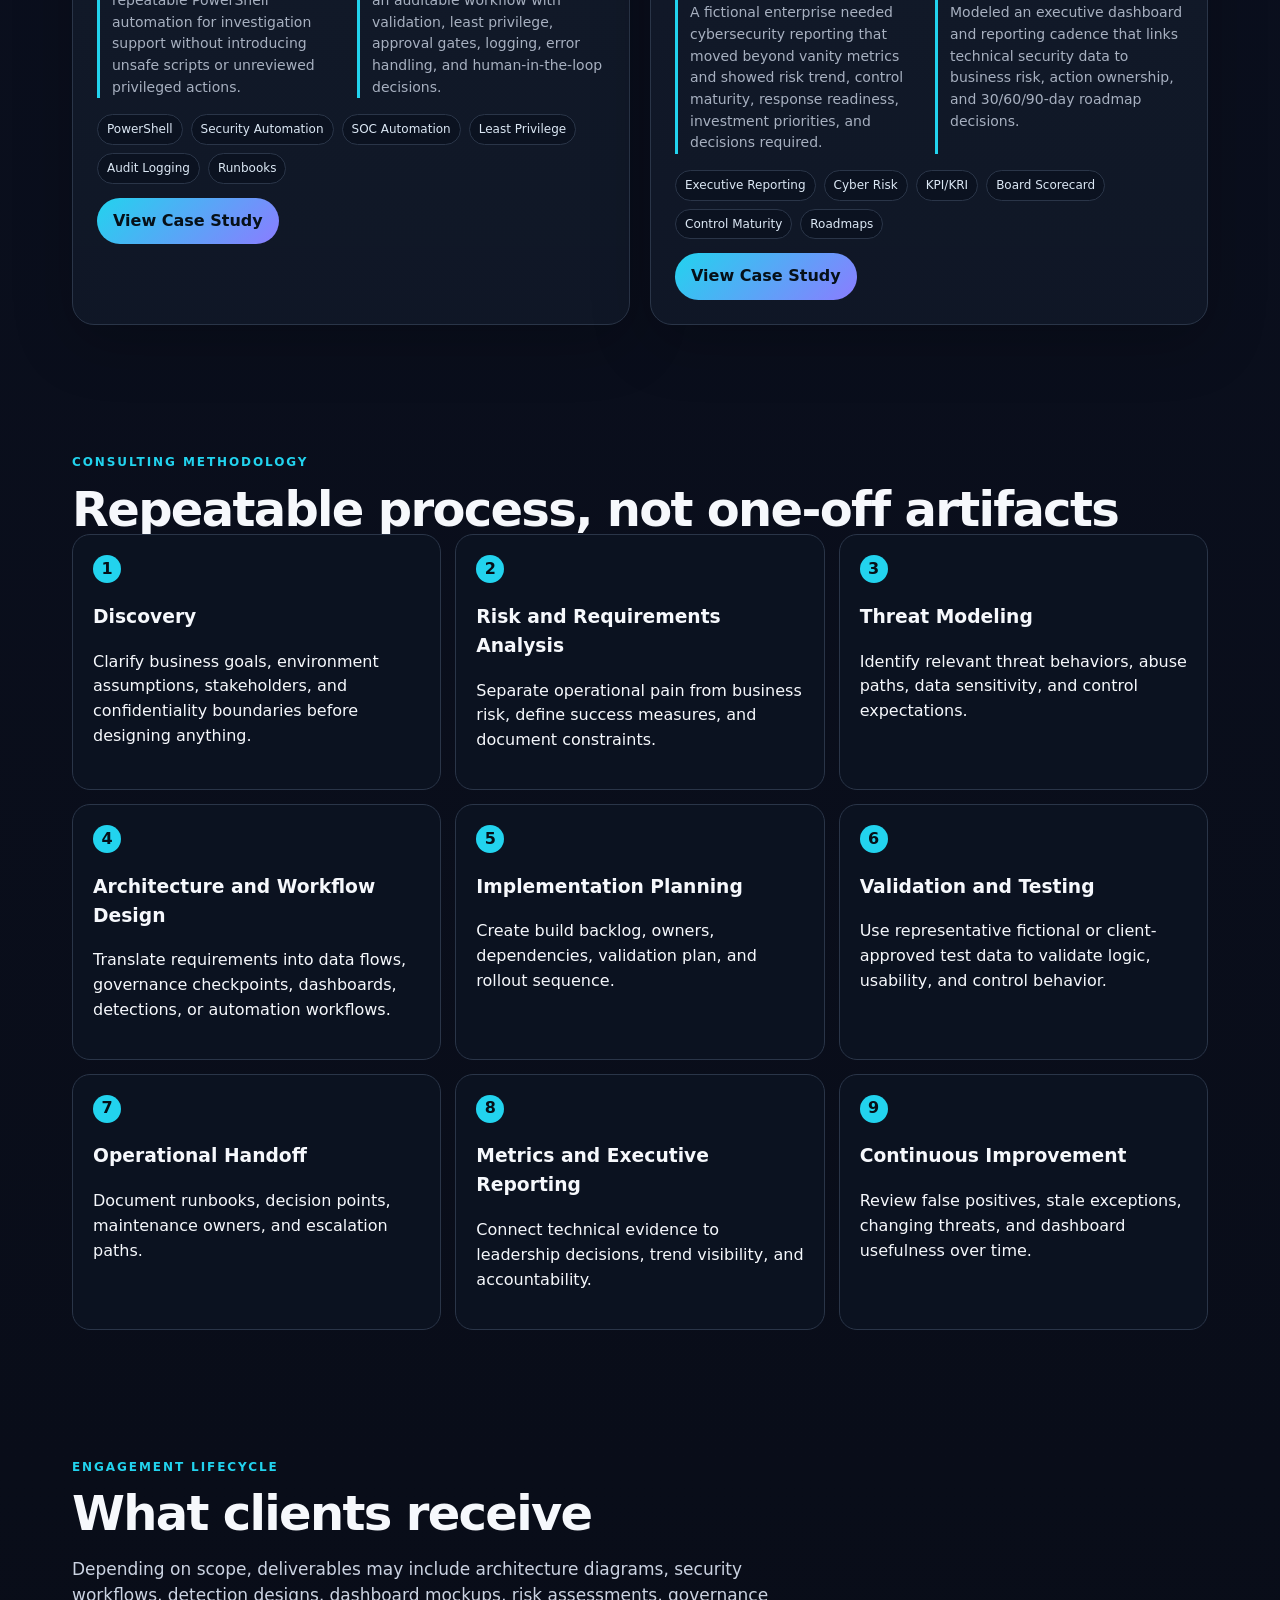
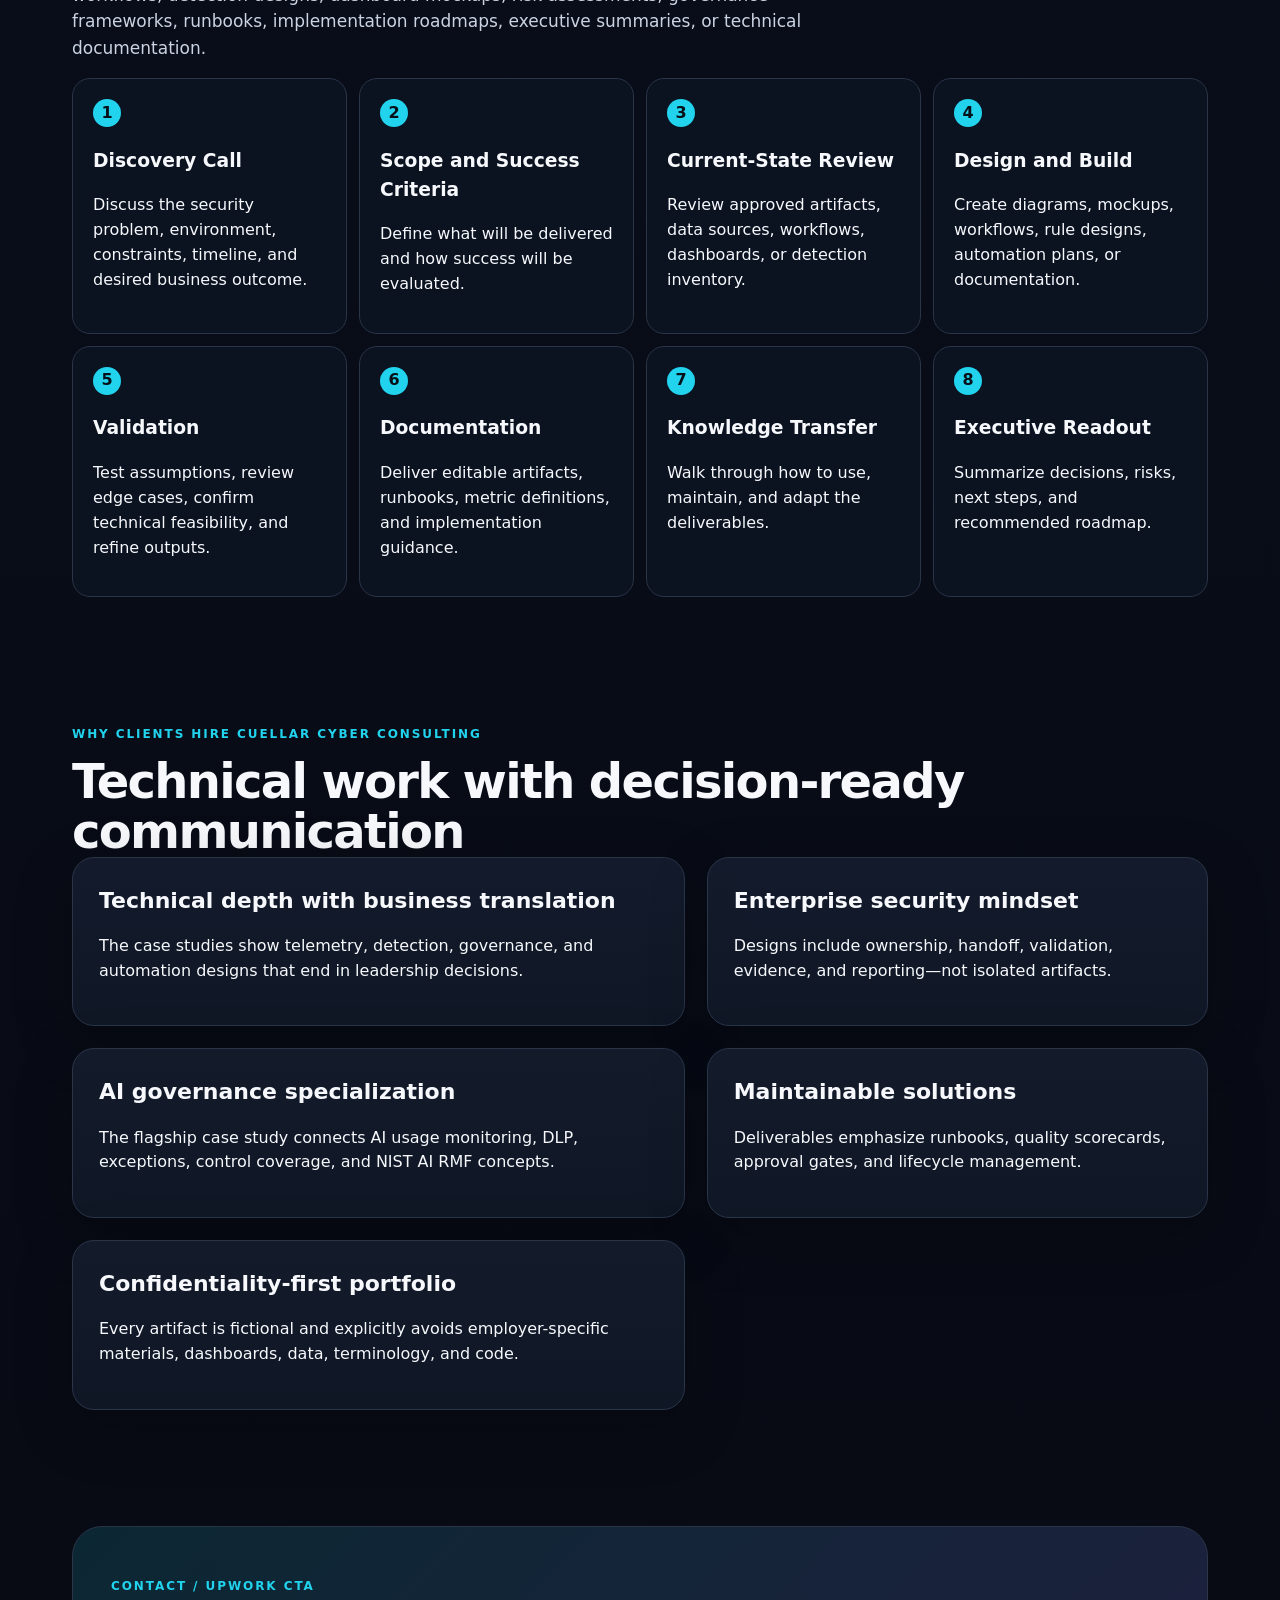
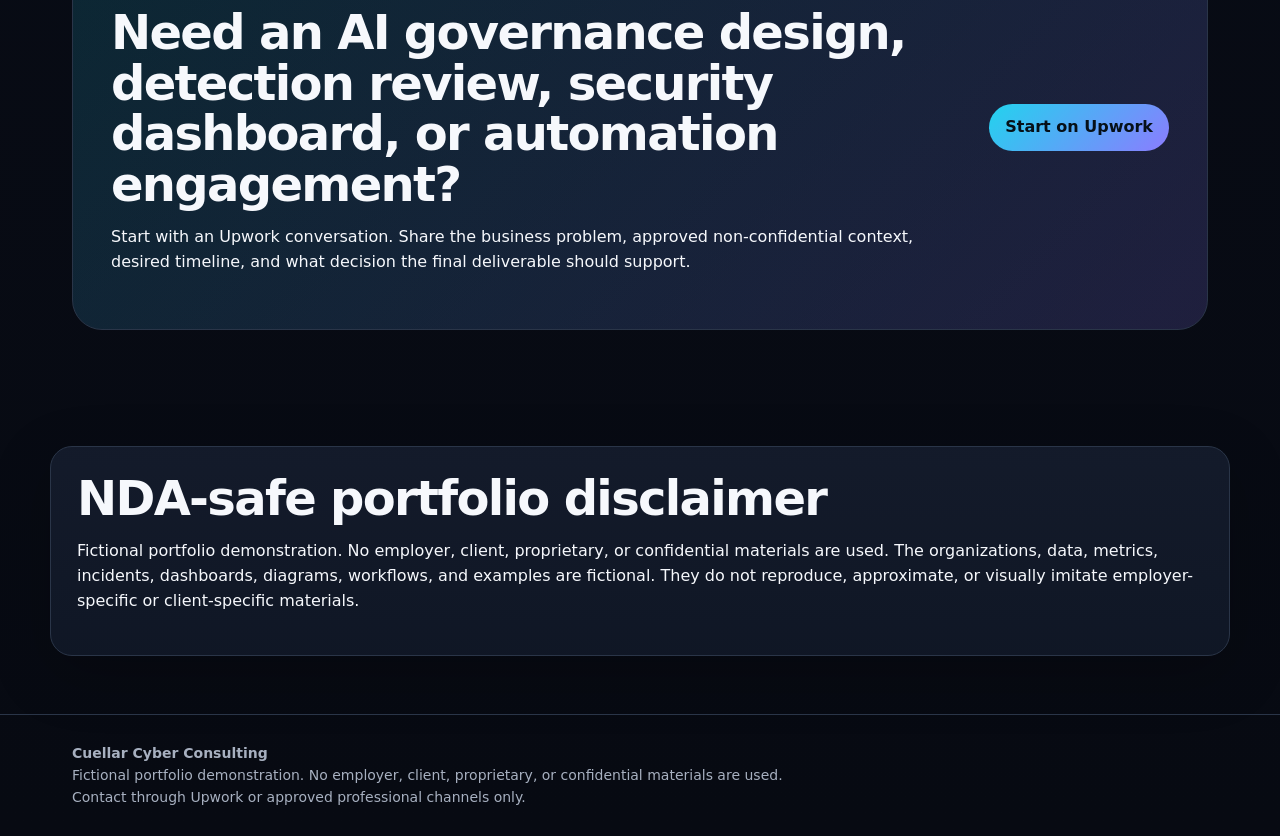
==== commit 3eb9ccde: "updating page" ====
--- a/portfolio-print.html
+++ b/portfolio-print.html
@@ -1,4 +1,4 @@
-<!doctype html><html lang="en"><head><meta charset="utf-8"><meta name="viewport" content="width=device-width, initial-scale=1"><title>Cuellar Cyber Consulting | Cybersecurity Consulting Portfolio</title><meta name="description" content="Interactive fictional cybersecurity consulting portfolio for AI security governance, detection engineering, SOC workflow, automation, and executive reporting."><meta property="og:title" content="Cuellar Cyber Consulting | Cybersecurity Consulting Portfolio"><meta property="og:description" content="Interactive fictional cybersecurity consulting portfolio for AI security governance, detection engineering, SOC workflow, automation, and executive reporting."><meta property="og:type" content="website"><meta property="og:image" content="assets/thumbnails/01-ai-governance-thumbnail.png"><link rel="icon" href="assets/svg/favicon.svg" type="image/svg+xml"><link rel="stylesheet" href="assets/css/styles.css"></head><body><a class="skip" href="#main">Skip to content</a><header class="site-header"><nav class="nav" aria-label="Primary"><a class="brand" href="index.html"><span class="mark">CCC</span><span>Cuellar Cyber Consulting</span></a><div class="navlinks"><a href="index.html#expertise">Expertise</a><a href="index.html#case-studies">Case Studies</a><a href="index.html#methodology">Methodology</a><a href="index.html#engagement">Engagement</a><a class="btn" href="index.html#contact">Start on Upwork</a></div></nav></header>
+<!doctype html><html lang="en"><head><meta charset="utf-8"><meta name="viewport" content="width=device-width, initial-scale=1"><title>Andrew Cuellar | Cybersecurity Consulting Portfolio</title><meta name="description" content="Cybersecurity consulting portfolio for Andrew Cuellar, highlighting AI security, insider risk, data protection, detection engineering, security automation, executive reporting, and NDA-safe consulting case studies."><link rel="canonical" href="https://cuellarcyberconsulting.com/portfolio-print.html"><meta property="og:title" content="Andrew Cuellar | Cybersecurity Consulting Portfolio"><meta property="og:description" content="Cybersecurity consulting portfolio for Andrew Cuellar, highlighting AI security, insider risk, data protection, detection engineering, security automation, executive reporting, and NDA-safe consulting case studies."><meta property="og:type" content="article"><meta property="og:url" content="https://cuellarcyberconsulting.com/portfolio-print.html"><meta property="og:image" content="https://cuellarcyberconsulting.com/assets/thumbnails/01-ai-governance-thumbnail.png"><meta property="og:site_name" content="Cuellar Cyber Consulting"><meta name="twitter:card" content="summary_large_image"><meta name="twitter:title" content="Andrew Cuellar | Cybersecurity Consulting Portfolio"><meta name="twitter:description" content="Cybersecurity consulting portfolio for Andrew Cuellar, highlighting AI security, insider risk, data protection, detection engineering, security automation, executive reporting, and NDA-safe consulting case studies."><meta name="twitter:image" content="https://cuellarcyberconsulting.com/assets/thumbnails/01-ai-governance-thumbnail.png"><link rel="icon" href="assets/svg/favicon.svg" type="image/svg+xml"><link rel="stylesheet" href="assets/css/styles.css"><script type="application/ld+json">{"@context":"https://schema.org","@type":"CreativeWork","name":"Andrew Cuellar Cybersecurity Consulting Portfolio","creator":{"@type":"Person","name":"Andrew Cuellar"},"publisher":{"@type":"Organization","name":"Cuellar Cyber Consulting"},"url":"https://cuellarcyberconsulting.com/portfolio-print.html","description":"Cybersecurity consulting portfolio highlighting AI security, insider risk, detection engineering, automation, executive reporting, and data protection strategy."}</script></head><body><a class="skip" href="#main">Skip to content</a><header class="site-header"><nav class="nav" aria-label="Primary"><a class="brand" href="index.html"><span class="mark">CCC</span><span>Cuellar Cyber Consulting</span></a><div class="navlinks"><a href="index.html#expertise">Expertise</a><a href="index.html#case-studies">Case Studies</a><a href="index.html#methodology">Methodology</a><a href="index.html#engagement">Engagement</a><a class="btn" href="index.html#contact">Start on Upwork</a></div></nav></header>
 <main id="main"><section class="hero"><div class="wrap hero-grid"><div><p class="eyebrow">Enterprise Security Engineering • AI Security • Detection Automation</p><h1>I design practical security systems that turn technical risk into operational clarity and executive action.</h1><p class="lead">Cuellar Cyber Consulting helps organizations improve threat visibility, reduce analyst friction, govern AI adoption, automate repeatable security work, and communicate cyber risk in a way leaders can act on.</p><div class="hero-actions"><a class="btn primary" href="#contact">Start an Upwork conversation</a><a class="btn" href="#case-studies">View selected case studies</a></div><p class="note">Fictional portfolio demonstration. No employer, client, proprietary, or confidential materials are used.</p></div><aside class="hero-card" aria-label="Portfolio focus"><p class="eyebrow">Portfolio focus</p><div class="kpi-grid"><div class="kpi"><b>AI</b><span>Security monitoring and governance</span></div><div class="kpi"><b>SOC</b><span>Investigation workflow design</span></div><div class="kpi"><b>DET</b><span>Detection lifecycle and validation</span></div><div class="kpi"><b>EXE</b><span>Leadership metrics and action</span></div></div></aside></div></section>
 <section class="section" id="about"><div class="wrap about-grid"><div><p class="eyebrow">About</p><h2>About Cuellar Cyber Consulting</h2><p class="intro">Andrew approaches cybersecurity as a practical system of technical detection, operational workflow design, governance, automation, risk communication, and executive decision support. The work is designed to help teams move from unclear security signals to repeatable processes, documented decisions, and measurable outcomes.</p></div><div class="panel"><h3>Consulting perspective</h3><p>Strong security work should be technically defensible, operationally usable, and safe to discuss with leadership. These fictional case studies show how Andrew thinks through architecture, analyst workflow, control ownership, validation, documentation, and executive reporting without exposing confidential information.</p></div></div></section>
 <section class="section" id="expertise"><div class="wrap"><div class="section-head"><div><p class="eyebrow">Core expertise</p><h2>Capability groups</h2></div><p class="intro">Organized around the work a client can hire Andrew to deliver: security workflows, AI governance, detection design, guarded automation, and executive reporting.</p></div><div class="cap-grid"><div class="cap"><h3>Security Operations</h3><ul><li>SOC workflow design</li><li>Incident triage</li><li>Case handoff</li><li>Evidence collection</li></ul></div><div class="cap"><h3>AI Security &amp; Governance</h3><ul><li>GenAI governance</li><li>AI usage monitoring</li><li>NIST AI RMF concepts</li><li>Exception lifecycle</li></ul></div><div class="cap"><h3>Detection &amp; Investigation</h3><ul><li>Detection lifecycle</li><li>Threat hypothesis</li><li>MITRE ATT&amp;CK mapping</li><li>False-positive tuning</li></ul></div><div class="cap"><h3>Automation &amp; Engineering</h3><ul><li>PowerShell automation</li><li>API enrichment</li><li>Least privilege</li><li>Audit logging</li></ul></div><div class="cap"><h3>Risk &amp; Executive Reporting</h3><ul><li>KPI/KRI design</li><li>Board scorecards</li><li>Control maturity</li><li>Decision roadmaps</li></ul></div></div></div></section>
--- a/assets/css/styles.css
+++ b/assets/css/styles.css
@@ -1,2 +1,55 @@
 
-:root{--bg:#070A12;--bg2:#0B1020;--panel:#101827;--panel2:#151D2E;--line:#2A3548;--text:#F6F8FC;--muted:#A7B0C0;--cyan:#22D3EE;--blue:#60A5FA;--violet:#8B7CFF;--green:#34D399;--amber:#FBBF24;--rose:#FB7185;--orange:#FB923C;--max:1180px;--radius:22px}*{box-sizing:border-box}html{scroll-behavior:smooth}body{margin:0;background:radial-gradient(circle at 75% -10%,rgba(139,124,255,.22),transparent 34%),linear-gradient(180deg,#070A12,#0B1020 42%,#070A12);color:var(--text);font-family:Inter,ui-sans-serif,system-ui,-apple-system,Segoe UI,Arial,sans-serif;line-height:1.55}a{color:inherit}img{max-width:100%;display:block}.skip{position:absolute;left:-999px;top:8px;background:var(--cyan);color:#001018;padding:10px 14px;border-radius:10px;z-index:50}.skip:focus{left:8px}.site-header{position:sticky;top:0;z-index:20;background:rgba(7,10,18,.82);backdrop-filter:blur(16px);border-bottom:1px solid rgba(42,53,72,.72)}.nav{max-width:var(--max);margin:0 auto;padding:14px 22px;display:flex;align-items:center;gap:18px;justify-content:space-between}.brand{display:flex;align-items:center;gap:12px;font-weight:800;letter-spacing:.01em;text-decoration:none}.mark{width:36px;height:36px;border-radius:12px;background:linear-gradient(135deg,var(--cyan),var(--violet));display:grid;place-items:center;color:#061018;font-weight:900}.navlinks{display:flex;gap:18px;align-items:center;font-size:14px;color:var(--muted)}.navlinks a{text-decoration:none}.navlinks a:hover,.navlinks a:focus{color:var(--text)}.btn{display:inline-flex;align-items:center;gap:8px;border:1px solid var(--line);border-radius:999px;padding:11px 16px;text-decoration:none;background:rgba(16,24,39,.78);font-weight:750}.btn.primary{background:linear-gradient(135deg,var(--cyan),var(--violet));color:#061018;border:0}.btn:hover{transform:translateY(-1px)}:focus-visible{outline:3px solid var(--cyan);outline-offset:3px}.wrap{max-width:var(--max);margin:0 auto;padding:0 22px}.hero{padding:78px 0 46px}.eyebrow{color:var(--cyan);font-size:12px;font-weight:850;letter-spacing:.16em;text-transform:uppercase}.hero-grid{display:grid;grid-template-columns:minmax(0,1.05fr) minmax(340px,.75fr);gap:42px;align-items:center}.hero h1{font-size:clamp(42px,7vw,76px);line-height:.95;margin:14px 0 22px;letter-spacing:-.055em}.lead{font-size:clamp(18px,2.2vw,22px);color:#D7DEEA;max-width:780px}.hero-actions{display:flex;flex-wrap:wrap;gap:14px;margin:28px 0}.note{color:var(--muted);font-size:14px}.hero-card,.card,.panel{background:linear-gradient(180deg,rgba(21,29,46,.88),rgba(16,24,39,.9));border:1px solid var(--line);border-radius:var(--radius);box-shadow:0 18px 60px rgba(0,0,0,.22)}.hero-card{padding:24px}.kpi-grid{display:grid;grid-template-columns:1fr 1fr;gap:12px}.kpi{padding:16px;border:1px solid rgba(42,53,72,.9);border-radius:18px;background:#0B1220}.kpi b{display:block;color:var(--cyan);font-size:24px}.kpi span{color:var(--muted);font-size:12px}.section{padding:58px 0}.section-head{display:flex;align-items:end;justify-content:space-between;gap:28px;margin-bottom:24px}.section h2{font-size:clamp(30px,4vw,48px);letter-spacing:-.035em;line-height:1.05;margin:0}.section .intro{max-width:760px;color:#CBD3E2;font-size:17px}.about-grid,.why-grid{display:grid;grid-template-columns:1.1fr .9fr;gap:22px}.panel{padding:26px}.panel h3,.card h3{margin:0 0 10px;font-size:22px}.cap-grid{display:grid;grid-template-columns:repeat(5,1fr);gap:14px}.cap{padding:18px;border-radius:18px;background:#0B1220;border:1px solid var(--line)}.cap h3{font-size:16px;margin:0 0 10px;color:var(--text)}.cap ul{margin:0;padding-left:18px;color:var(--muted);font-size:14px}.toolbar{display:flex;flex-wrap:wrap;gap:10px;margin-bottom:20px}.filter{border:1px solid var(--line);background:#0B1220;color:var(--muted);padding:9px 13px;border-radius:999px;cursor:pointer}.filter.active,.filter:hover{color:#061018;background:var(--cyan);border-color:var(--cyan)}.case-grid{display:grid;grid-template-columns:repeat(2,minmax(0,1fr));gap:20px}.case-card{overflow:hidden}.case-card[data-featured="true"]{grid-column:1/-1;display:grid;grid-template-columns:.95fr 1.05fr}.case-card img{width:100%;height:auto;aspect-ratio:16/10;object-fit:contain;background:#0B1220;padding:10px}.case-card[data-featured="true"] img{height:100%;min-height:260px;aspect-ratio:auto}.case-body{padding:24px}.tags{display:flex;flex-wrap:wrap;gap:8px;margin:14px 0}.tag{font-size:12px;color:#DCE8F5;border:1px solid var(--line);background:#0B1220;border-radius:999px;padding:5px 9px}.case-meta{display:grid;grid-template-columns:1fr 1fr;gap:12px;margin:16px 0}.mini{border-left:3px solid var(--cyan);padding-left:12px;color:var(--muted);font-size:14px}.method{display:grid;grid-template-columns:repeat(3,1fr);gap:14px;counter-reset:step}.step{position:relative;padding:20px;background:#0B1220;border:1px solid var(--line);border-radius:18px}.step:before{counter-increment:step;content:counter(step);width:28px;height:28px;border-radius:50%;display:grid;place-items:center;background:var(--cyan);color:#061018;font-weight:900;margin-bottom:12px}.timeline{display:grid;grid-template-columns:repeat(4,1fr);gap:12px;counter-reset:step}.timeline .step{min-height:150px}.cta{padding:38px;border-radius:30px;background:linear-gradient(135deg,rgba(34,211,238,.14),rgba(139,124,255,.18));border:1px solid var(--line);display:grid;grid-template-columns:1fr auto;gap:24px;align-items:center}.footer{border-top:1px solid var(--line);padding:28px 0;color:var(--muted);font-size:14px}.case-hero{padding:56px 0 30px}.breadcrumbs{font-size:14px;color:var(--muted);margin-bottom:20px}.case-layout{display:grid;grid-template-columns:minmax(0,1fr) 292px;gap:26px;align-items:start}.toc{position:sticky;top:82px;padding:18px;background:#0B1220;border:1px solid var(--line);border-radius:18px}.toc a{display:block;color:var(--muted);text-decoration:none;margin:9px 0;font-size:14px}.toc a:hover{color:var(--text)}.case-section{padding:24px;margin-bottom:18px;background:rgba(16,24,39,.72);border:1px solid var(--line);border-radius:22px}.case-section h2{font-size:28px;margin:0 0 12px}.two-col{display:grid;grid-template-columns:1fr 1fr;gap:16px}.list{margin:0;padding-left:20px;color:#D4DBE8}.visual{border-radius:18px;border:1px solid var(--line);overflow:hidden;background:#0B1220}.metric-table{width:100%;border-collapse:collapse}.metric-table th,.metric-table td{border-bottom:1px solid var(--line);padding:12px;text-align:left;vertical-align:top}.metric-table th{color:var(--cyan)}details{border:1px solid var(--line);border-radius:16px;padding:14px 16px;background:#0B1220}summary{cursor:pointer;font-weight:800}.backtop{position:fixed;right:18px;bottom:18px;width:42px;height:42px;border-radius:50%;display:grid;place-items:center;background:var(--cyan);color:#061018;text-decoration:none;font-weight:900}@media(max-width:980px){.hero-grid,.about-grid,.why-grid,.case-layout,.cta{grid-template-columns:1fr}.section-head{display:block}.section-head .intro{margin-top:12px}.cap-grid{grid-template-columns:repeat(2,1fr)}.method{grid-template-columns:repeat(2,1fr)}.timeline{grid-template-columns:repeat(2,1fr)}.toc{position:relative;top:auto}.case-card[data-featured="true"],.case-grid{display:grid;grid-template-columns:1fr}.navlinks{display:none}}@media(max-width:620px){.cap-grid,.method,.timeline,.two-col,.case-meta{grid-template-columns:1fr}.hero{padding-top:46px}.section{padding:38px 0}.panel,.case-section{padding:18px}.hero h1{font-size:42px}.backtop{display:none}}@media(prefers-reduced-motion:reduce){*,html{scroll-behavior:auto!important;transition:none!important;animation:none!important}}@media print{.site-header,.toolbar,.toc,.backtop,.btn{display:none!important}body{background:#fff;color:#111}.case-layout,.hero-grid,.about-grid,.why-grid,.case-grid,.case-card[data-featured="true"]{display:block}.card,.panel,.case-section{break-inside:avoid;border:1px solid #bbb;background:#fff;color:#111}.tag,.note,.intro,.lead,.mini{color:#333}.section{padding:20px 0}}
+:root{--bg:#070A12;--bg2:#0B1020;--panel:#101827;--panel2:#151D2E;--line:#2A3548;--text:#F6F8FC;--muted:#A7B0C0;--cyan:#22D3EE;--blue:#60A5FA;--violet:#8B7CFF;--green:#34D399;--amber:#FBBF24;--rose:#FB7185;--orange:#FB923C;--max:1180px;--radius:22px}*{box-sizing:border-box}html{scroll-behavior:smooth}body{margin:0;background:radial-gradient(circle at 75% -10%,rgba(139,124,255,.22),transparent 34%),linear-gradient(180deg,#070A12,#0B1020 42%,#070A12);color:var(--text);font-family:Inter,ui-sans-serif,system-ui,-apple-system,Segoe UI,Arial,sans-serif;line-height:1.55}a{color:inherit}img{max-width:100%;display:block}.skip{position:absolute;left:-999px;top:8px;background:var(--cyan);color:#001018;padding:10px 14px;border-radius:10px;z-index:50}.skip:focus{left:8px}.site-header{position:sticky;top:0;z-index:20;background:rgba(7,10,18,.82);backdrop-filter:blur(16px);border-bottom:1px solid rgba(42,53,72,.72)}.nav{max-width:var(--max);margin:0 auto;padding:14px 22px;display:flex;align-items:center;gap:18px;justify-content:space-between}.brand{display:flex;align-items:center;gap:12px;font-weight:800;letter-spacing:.01em;text-decoration:none}.mark{width:36px;height:36px;border-radius:12px;background:linear-gradient(135deg,var(--cyan),var(--violet));display:grid;place-items:center;color:#061018;font-weight:900}.navlinks{display:flex;gap:18px;align-items:center;font-size:14px;color:var(--muted)}.navlinks a{text-decoration:none}.navlinks a:hover,.navlinks a:focus{color:var(--text)}.btn{display:inline-flex;align-items:center;gap:8px;border:1px solid var(--line);border-radius:999px;padding:11px 16px;text-decoration:none;background:rgba(16,24,39,.78);font-weight:750}.btn.primary{background:linear-gradient(135deg,var(--cyan),var(--violet));color:#061018;border:0}.btn:hover{transform:translateY(-1px)}:focus-visible{outline:3px solid var(--cyan);outline-offset:3px}.wrap{max-width:var(--max);margin:0 auto;padding:0 22px}.hero{padding:78px 0 46px}.eyebrow{color:var(--cyan);font-size:12px;font-weight:850;letter-spacing:.16em;text-transform:uppercase}.hero-grid{display:grid;grid-template-columns:minmax(0,1.05fr) minmax(340px,.75fr);gap:42px;align-items:center}.hero h1{font-size:clamp(42px,7vw,76px);line-height:.95;margin:14px 0 22px;letter-spacing:-.055em}.lead{font-size:clamp(18px,2.2vw,22px);color:#D7DEEA;max-width:780px}.hero-actions{display:flex;flex-wrap:wrap;gap:14px;margin:28px 0}.note{color:var(--muted);font-size:14px}.hero-card,.card,.panel{background:linear-gradient(180deg,rgba(21,29,46,.88),rgba(16,24,39,.9));border:1px solid var(--line);border-radius:var(--radius);box-shadow:0 18px 60px rgba(0,0,0,.22)}.hero-card{padding:24px}.kpi-grid{display:grid;grid-template-columns:1fr 1fr;gap:12px}.kpi{padding:16px;border:1px solid rgba(42,53,72,.9);border-radius:18px;background:#0B1220}.kpi b{display:block;color:var(--cyan);font-size:24px}.kpi span{color:var(--muted);font-size:12px}.section{padding:58px 0}.section-head{display:flex;align-items:end;justify-content:space-between;gap:28px;margin-bottom:24px}.section h2{font-size:clamp(30px,4vw,48px);letter-spacing:-.035em;line-height:1.05;margin:0}.section .intro{max-width:760px;color:#CBD3E2;font-size:17px}.about-grid,.why-grid{display:grid;grid-template-columns:1.1fr .9fr;gap:22px}.panel{padding:26px}.panel h3,.card h3{margin:0 0 10px;font-size:22px}.cap-grid{display:grid;grid-template-columns:repeat(3,minmax(0,1fr));gap:14px}.cap{padding:18px;border-radius:18px;background:#0B1220;border:1px solid var(--line)}.cap h3{font-size:16px;margin:0 0 10px;color:var(--text)}.cap ul{margin:0;padding-left:18px;color:var(--muted);font-size:14px}.toolbar{display:flex;flex-wrap:wrap;gap:10px;margin-bottom:20px}.filter{border:1px solid var(--line);background:#0B1220;color:var(--muted);padding:9px 13px;border-radius:999px;cursor:pointer}.filter.active,.filter:hover{color:#061018;background:var(--cyan);border-color:var(--cyan)}.case-grid{display:grid;grid-template-columns:repeat(2,minmax(0,1fr));gap:20px}.case-card{overflow:hidden}.case-card[data-featured="true"]{grid-column:1/-1;display:grid;grid-template-columns:.95fr 1.05fr}.case-card img{width:100%;height:auto;aspect-ratio:16/10;object-fit:contain;background:#0B1220;padding:10px}.case-card[data-featured="true"] img{height:100%;min-height:260px;aspect-ratio:auto}.case-body{padding:24px}.tags{display:flex;flex-wrap:wrap;gap:8px;margin:14px 0}.tag{font-size:12px;color:#DCE8F5;border:1px solid var(--line);background:#0B1220;border-radius:999px;padding:5px 9px}.case-meta{display:grid;grid-template-columns:1fr 1fr;gap:12px;margin:16px 0}.mini{border-left:3px solid var(--cyan);padding-left:12px;color:var(--muted);font-size:14px}.method{display:grid;grid-template-columns:repeat(3,1fr);gap:14px;counter-reset:step}.step{position:relative;padding:20px;background:#0B1220;border:1px solid var(--line);border-radius:18px}.step:before{counter-increment:step;content:counter(step);width:28px;height:28px;border-radius:50%;display:grid;place-items:center;background:var(--cyan);color:#061018;font-weight:900;margin-bottom:12px}.timeline{display:grid;grid-template-columns:repeat(4,1fr);gap:12px;counter-reset:step}.timeline .step{min-height:150px}.cta{padding:38px;border-radius:30px;background:linear-gradient(135deg,rgba(34,211,238,.14),rgba(139,124,255,.18));border:1px solid var(--line);display:grid;grid-template-columns:1fr auto;gap:24px;align-items:center}.footer{border-top:1px solid var(--line);padding:28px 0;color:var(--muted);font-size:14px}.case-hero{padding:56px 0 30px}.breadcrumbs{font-size:14px;color:var(--muted);margin-bottom:20px}.case-layout{display:grid;grid-template-columns:minmax(0,1fr) 292px;gap:26px;align-items:start}.toc{position:sticky;top:82px;padding:18px;background:#0B1220;border:1px solid var(--line);border-radius:18px}.toc a{display:block;color:var(--muted);text-decoration:none;margin:9px 0;font-size:14px}.toc a:hover{color:var(--text)}.case-section{padding:24px;margin-bottom:18px;background:rgba(16,24,39,.72);border:1px solid var(--line);border-radius:22px}.case-section h2{font-size:28px;margin:0 0 12px}.two-col{display:grid;grid-template-columns:1fr 1fr;gap:16px}.list{margin:0;padding-left:20px;color:#D4DBE8}.visual{border-radius:18px;border:1px solid var(--line);overflow:hidden;background:#0B1220}.metric-table{width:100%;border-collapse:collapse}.metric-table th,.metric-table td{border-bottom:1px solid var(--line);padding:12px;text-align:left;vertical-align:top}.metric-table th{color:var(--cyan)}details{border:1px solid var(--line);border-radius:16px;padding:14px 16px;background:#0B1220}summary{cursor:pointer;font-weight:800}.backtop{position:fixed;right:18px;bottom:18px;width:42px;height:42px;border-radius:50%;display:grid;place-items:center;background:var(--cyan);color:#061018;text-decoration:none;font-weight:900}@media(max-width:980px){.hero-grid,.about-grid,.why-grid,.case-layout,.cta{grid-template-columns:1fr}.section-head{display:block}.section-head .intro{margin-top:12px}.cap-grid{grid-template-columns:repeat(2,1fr)}.method{grid-template-columns:repeat(2,1fr)}.timeline{grid-template-columns:repeat(2,1fr)}.toc{position:relative;top:auto}.case-card[data-featured="true"],.case-grid{display:grid;grid-template-columns:1fr}.navlinks{display:none}}@media(max-width:620px){.cap-grid,.method,.timeline,.two-col,.case-meta{grid-template-columns:1fr}.hero{padding-top:46px}.section{padding:38px 0}.panel,.case-section{padding:18px}.hero h1{font-size:42px}.backtop{display:none}}@media(prefers-reduced-motion:reduce){*,html{scroll-behavior:auto!important;transition:none!important;animation:none!important}}@media print{.site-header,.toolbar,.toc,.backtop,.btn{display:none!important}body{background:#fff;color:#111}.case-layout,.hero-grid,.about-grid,.why-grid,.case-grid,.case-card[data-featured="true"]{display:block}.card,.panel,.case-section{break-inside:avoid;border:1px solid #bbb;background:#fff;color:#111}.tag,.note,.intro,.lead,.mini{color:#333}.section{padding:20px 0}}
+
+/* --------------------------------------------------------------------------
+   Mobile responsiveness hardening — final candidate patch
+   Purpose: prevent case-study artwork/dashboard thumbnails from overlapping
+   card text on iPhone/Android widths and remove horizontal scrolling.
+   -------------------------------------------------------------------------- */
+html,body{max-width:100%;overflow-x:clip}.wrap,.nav,.hero-grid,.about-grid,.section-head,.case-grid,.case-card,.case-body,.case-meta,.case-layout,.case-section,.visual,.timeline,.method,.cap-grid,.why-grid,.cta,.two-col{min-width:0}.card,.panel,.case-section,.case-card,.case-body,.mini,.step,.cap{min-width:0;overflow-wrap:break-word;word-break:normal}.case-card{position:relative;display:flex;flex-direction:column}.case-card img,.visual img{position:relative;z-index:0;display:block;width:100%;max-width:100%;height:auto;object-fit:contain}.case-body{position:relative;z-index:1}.visual{max-width:100%;overflow:hidden}.visual img{border-radius:16px}.case-section img{max-width:100%;height:auto}.case-layout{align-items:start}.toc{min-width:0}.btn,.filter{max-width:100%;white-space:normal;text-align:center}.tags{min-width:0}.tag{white-space:normal}.mini{max-width:100%}
+
+@media(max-width:768px){
+  :root{--radius:18px}
+  .wrap{padding-left:18px;padding-right:18px;width:100%;max-width:100%}
+  .nav{padding:12px 18px;gap:12px;align-items:flex-start}.brand{min-width:0}.brand span:last-child{overflow-wrap:anywhere}.mark{flex:0 0 36px}
+  .hero-grid,.about-grid,.why-grid,.case-layout,.cta,.two-col{display:grid;grid-template-columns:1fr!important;gap:18px}
+  .case-grid{display:grid;grid-template-columns:1fr!important;gap:18px;width:100%}
+  .case-card,.case-card[data-featured="true"]{display:flex!important;grid-column:auto!important;grid-template-columns:none!important;flex-direction:column;width:100%;max-width:100%;overflow:hidden}
+  .case-card img,.case-card[data-featured="true"] img{width:100%;max-width:100%;height:auto!important;min-height:0!important;max-height:none!important;aspect-ratio:16/10;object-fit:contain;padding:8px;flex:0 0 auto}
+  .case-body{width:100%;padding:20px}
+  .case-meta{display:grid;grid-template-columns:1fr!important;gap:12px}
+  .cap-grid,.method,.timeline{grid-template-columns:1fr 1fr;gap:12px}
+  .section-head{display:block}.section-head .intro{margin-top:12px}
+  .case-hero{padding-top:38px}.case-hero h1{font-size:clamp(34px,9vw,52px);line-height:1.02;letter-spacing:-.04em}
+  .visual{margin-left:0;margin-right:0;width:100%;overflow:hidden}.visual img{width:100%;max-width:100%;height:auto;object-fit:contain}
+  .toc{position:relative!important;top:auto!important;width:100%;margin-bottom:16px}
+}
+
+@media(max-width:480px){
+  .wrap{padding-left:14px;padding-right:14px}
+  .hero{padding:42px 0 30px}.section{padding:34px 0}.case-hero{padding:34px 0 24px}
+  .hero h1{font-size:clamp(34px,11vw,42px);line-height:1.02;letter-spacing:-.04em}.lead{font-size:17px;line-height:1.5}.section h2{font-size:clamp(27px,8vw,34px);line-height:1.08}
+  .hero-card,.card,.panel,.case-section{border-radius:16px}.panel,.case-section,.case-body{padding:16px}
+  .hero-actions{display:grid;grid-template-columns:1fr;gap:10px}.btn{justify-content:center;width:100%}
+  .toolbar{gap:8px}.filter{flex:1 1 calc(50% - 8px);padding:9px 10px;font-size:13px}
+  .cap-grid,.method,.timeline,.case-meta,.kpi-grid{grid-template-columns:1fr!important}
+  .case-card img,.case-card[data-featured="true"] img{aspect-ratio:auto;padding:6px;border-bottom:1px solid var(--line)}
+  .case-body h3{font-size:21px;line-height:1.12}.case-body p,.mini{font-size:14px;line-height:1.5}
+  .tags{gap:6px}.tag{font-size:11px;padding:5px 8px}
+  .visual{border-radius:14px}.visual img{border-radius:12px}
+}
+
+/* Mobile case-study table polish: keep the site scroll-free without splitting labels into unreadable fragments. */
+@media(max-width:480px){
+  table{width:100%;table-layout:auto;border-collapse:collapse}
+  th,td{overflow-wrap:break-word;word-break:normal;hyphens:auto}
+  .case-section table{display:block;width:100%}
+  .case-section table thead{display:none}
+  .case-section table tbody,.case-section table tr,.case-section table td{display:block;width:100%}
+  .case-section table tr{padding:12px 0;border-bottom:1px solid var(--line)}
+  .case-section table td{border:0!important;padding:4px 0!important}
+  .case-section table td:first-child{color:var(--cyan);font-weight:800;font-size:15px}
+}
+
+/* iOS Safari/touch filter safeguards: preserve approved button appearance while ensuring taps reach real buttons. */
+.toolbar{position:relative;z-index:3}.filter{position:relative;z-index:4;pointer-events:auto;touch-action:manipulation;-webkit-tap-highlight-color:rgba(34,211,238,.22);cursor:pointer}.case-card[hidden]{display:none!important}.case-card>img,.visual img{pointer-events:none}
